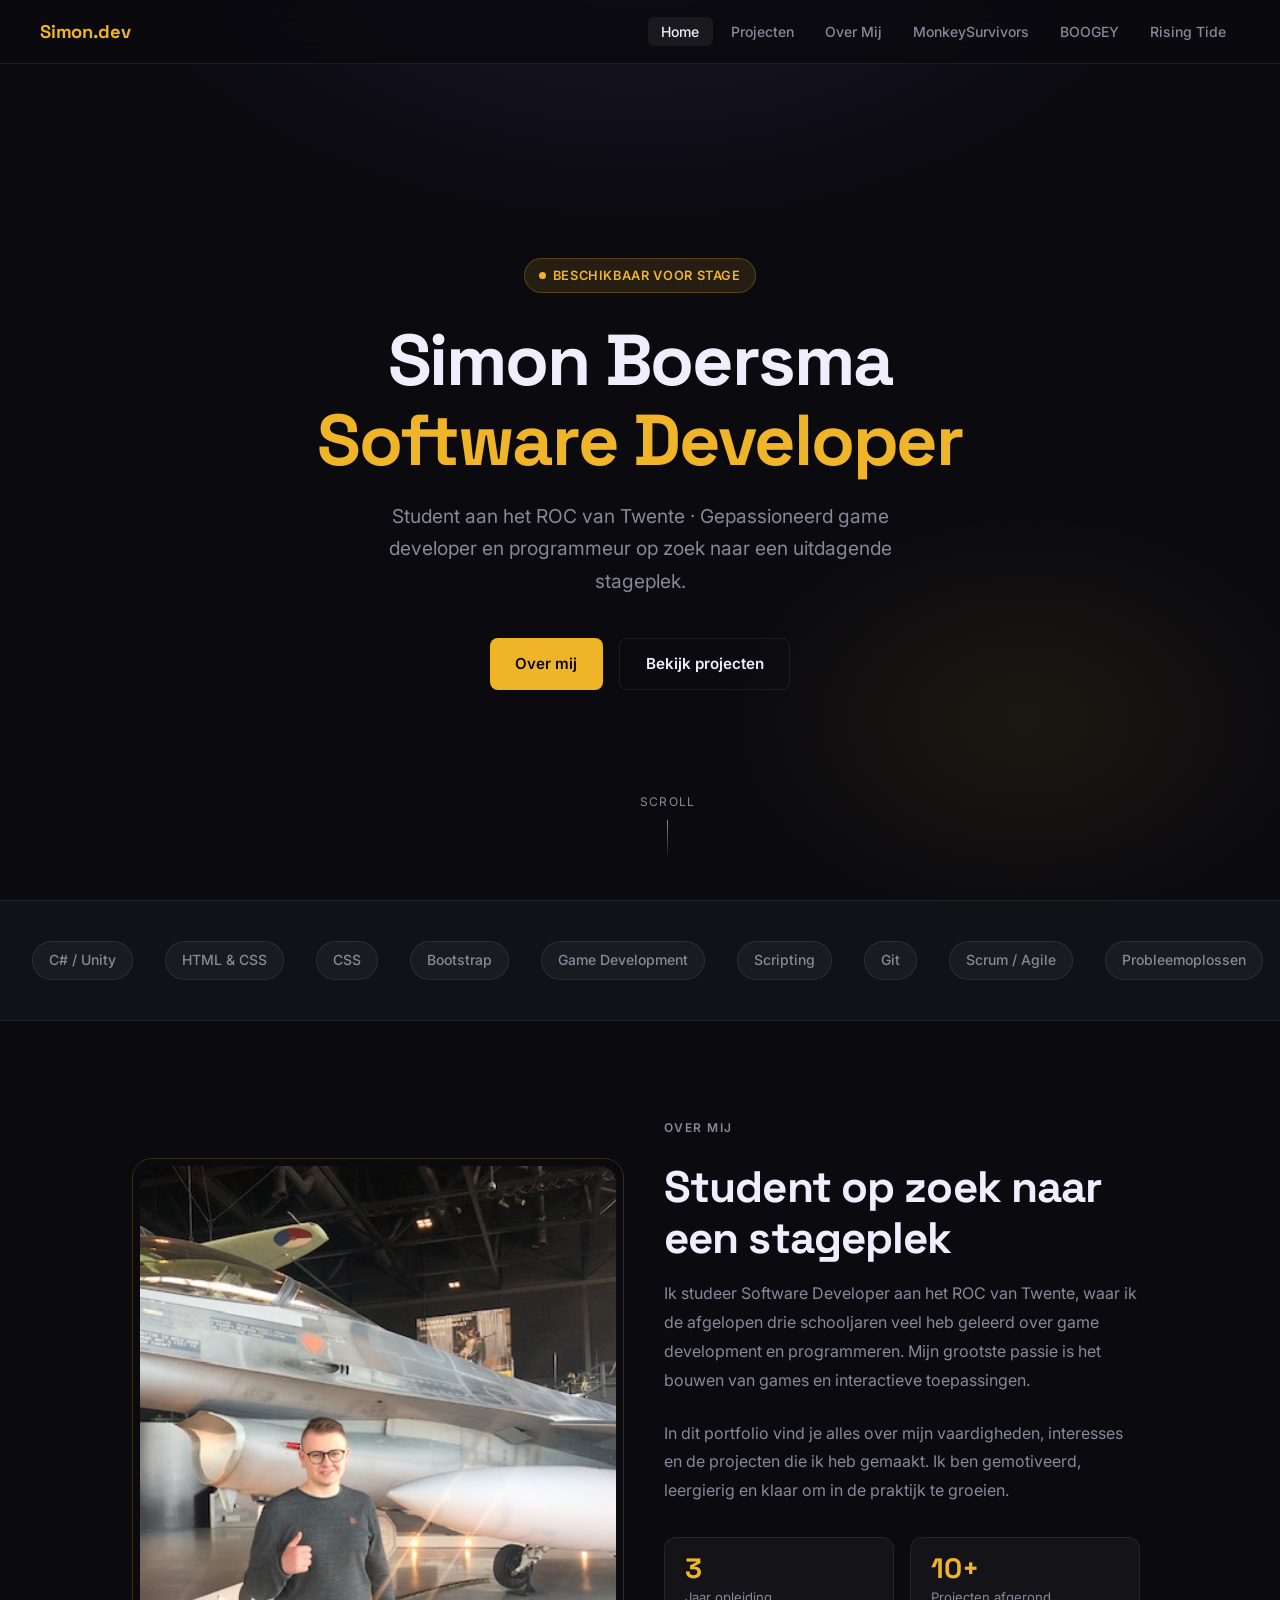
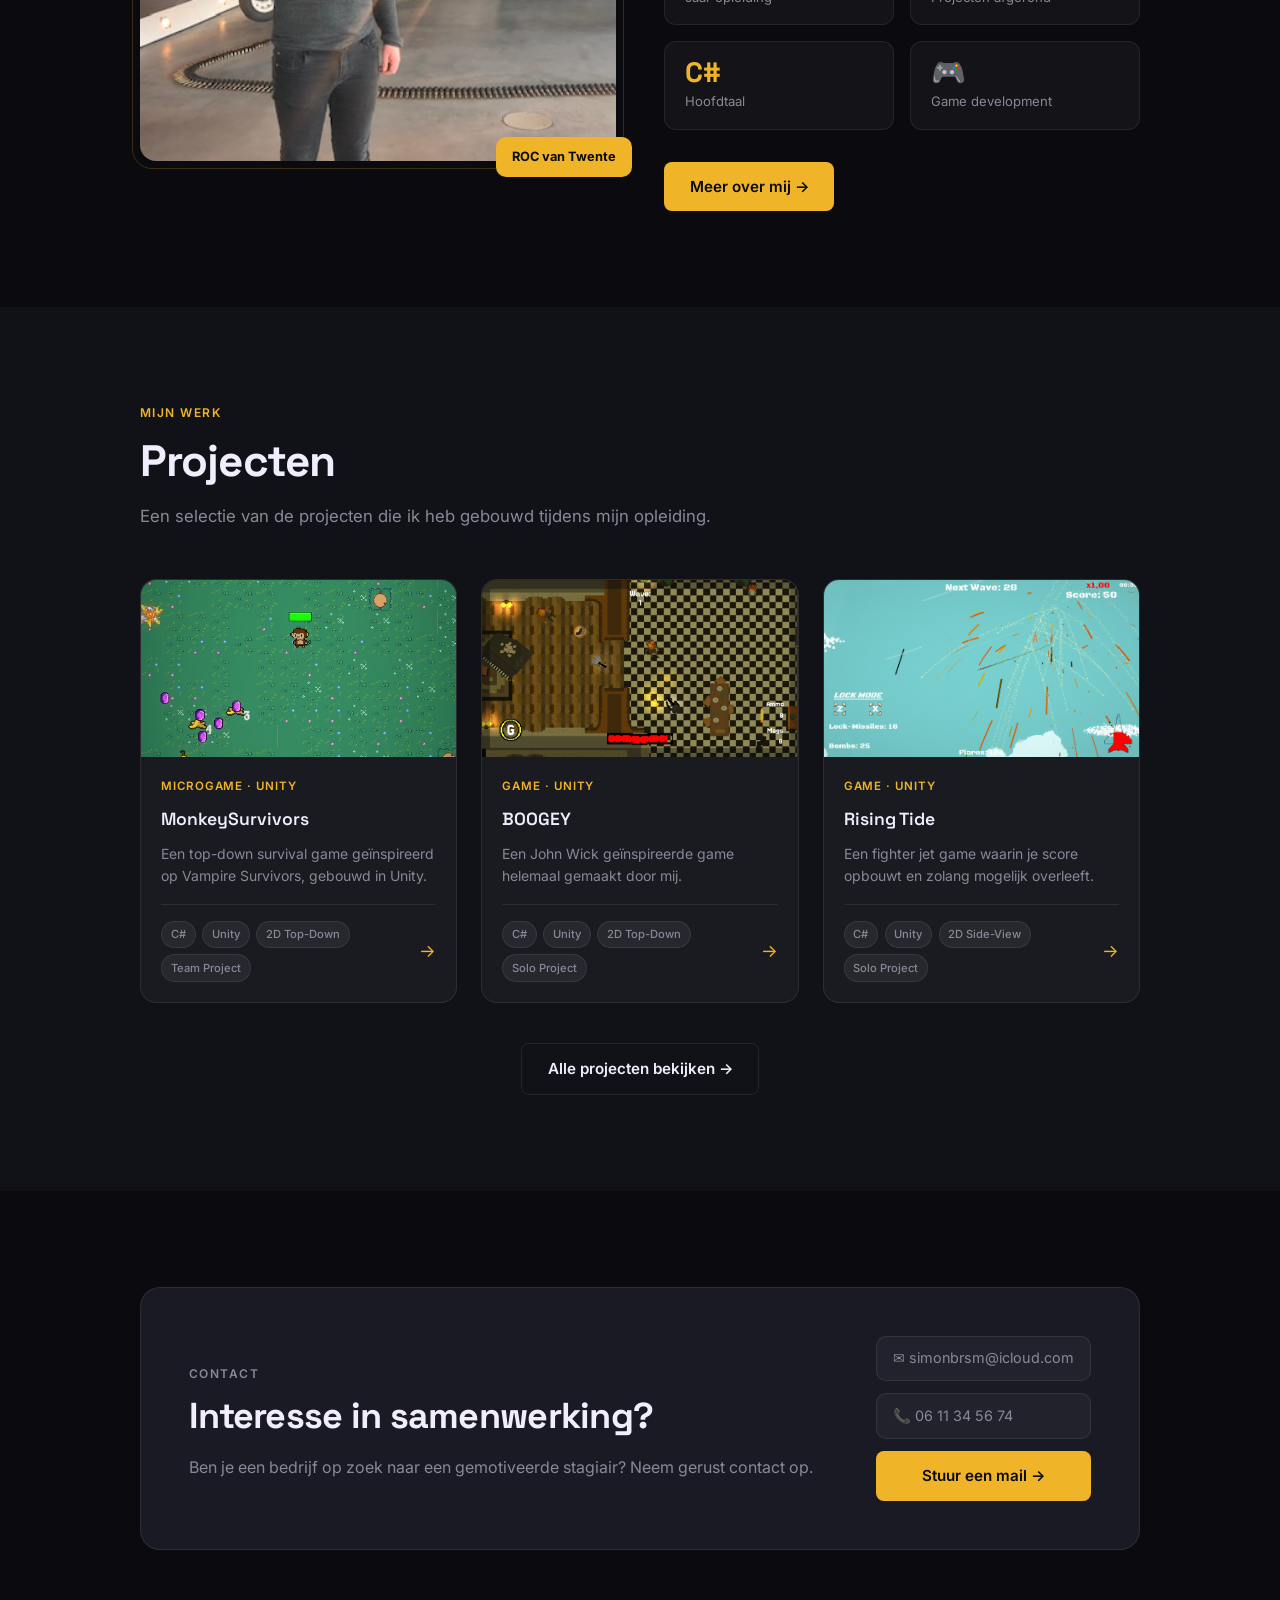
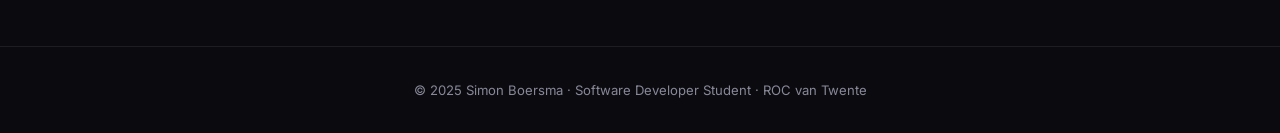
==== index.html @ a471dc18 "Hele portfolio website professioneler gemaakt" ====
<!DOCTYPE html>
<html lang="nl">
<head>
  <meta charset="UTF-8">
  <title>Portfolio Simon Boersma</title>
  <link rel="icon" href="Images/favicon.ico" type="image/x-icon">
  <meta name="viewport" content="width=device-width, initial-scale=1.0">
  <link href="https://fonts.googleapis.com/css2?family=Inter:wght@300;400;500;600;700&family=Space+Grotesk:wght@400;600;700&display=swap" rel="stylesheet">
  <link rel="stylesheet" href="style.css">
  <style>
    /* ── HOMEPAGE-ONLY STIJLEN ── */

    /* Hero */
    .hero {
      min-height: 100vh;
      display: flex;
      flex-direction: column;
      align-items: center;
      justify-content: center;
      text-align: center;
      padding: 7rem 2rem 4rem;
      position: relative;
      overflow: hidden;
    }
    .hero-bg {
      position: absolute;
      inset: 0;
      background:
        radial-gradient(ellipse 60% 50% at 50% -10%, rgba(124,92,191,0.18) 0%, transparent 70%),
        radial-gradient(ellipse 40% 40% at 80% 80%, rgba(240,180,41,0.08) 0%, transparent 60%);
      pointer-events: none;
    }
    .hero-badge {
      display: inline-flex;
      align-items: center;
      gap: 0.4rem;
      background: rgba(240,180,41,0.12);
      border: 1px solid rgba(240,180,41,0.25);
      color: var(--accent);
      font-size: 0.8rem;
      font-weight: 600;
      letter-spacing: 0.05em;
      text-transform: uppercase;
      padding: 0.35rem 0.9rem;
      border-radius: 100px;
      margin-bottom: 1.75rem;
      animation: fadeUp 0.6s ease both;
    }
    .hero-badge-dot {
      width: 7px; height: 7px;
      background: var(--accent);
      border-radius: 50%;
      animation: pulse 2s infinite;
    }
    h1.hero-title {
      font-family: 'Space Grotesk', sans-serif;
      font-size: clamp(2.5rem, 6vw, 4.5rem);
      font-weight: 700;
      line-height: 1.1;
      letter-spacing: -0.03em;
      margin-bottom: 1.25rem;
      animation: fadeUp 0.6s 0.1s ease both;
    }
    .hero-title .accent { color: var(--accent); }
    .hero-sub {
      font-size: clamp(1rem, 2vw, 1.2rem);
      color: var(--muted);
      max-width: 560px;
      margin: 0 auto 2.5rem;
      animation: fadeUp 0.6s 0.2s ease both;
    }
    .hero-cta {
      display: flex;
      gap: 1rem;
      justify-content: center;
      flex-wrap: wrap;
      animation: fadeUp 0.6s 0.3s ease both;
    }
    .hero-scroll {
      position: absolute;
      bottom: 2.5rem;
      left: 50%;
      transform: translateX(-50%);
      display: flex;
      flex-direction: column;
      align-items: center;
      gap: 0.5rem;
      color: var(--muted);
      font-size: 0.75rem;
      letter-spacing: 0.1em;
      text-transform: uppercase;
      animation: fadeUp 0.6s 0.5s ease both;
    }
    .scroll-line {
      width: 1px;
      height: 40px;
      background: linear-gradient(to bottom, var(--muted), transparent);
      animation: scrollLine 1.5s infinite;
    }

    /* About */
    .about-grid {
      display: grid;
      grid-template-columns: 1fr 1fr;
      gap: 3rem;
      align-items: center;
    }
    .about-photo-wrap { position: relative; }
    .about-photo {
      width: 100%;
      aspect-ratio: 4/5;
      object-fit: cover;
      border-radius: 16px;
      display: block;
      background: var(--bg3);
    }
    .about-photo-placeholder {
      width: 100%;
      aspect-ratio: 4/5;
      background: var(--bg3);
      border-radius: 16px;
      display: none;
      align-items: center;
      justify-content: center;
      font-size: 4rem;
    }
    .about-photo-frame {
      position: absolute;
      inset: -8px;
      border: 1px solid rgba(240,180,41,0.2);
      border-radius: 20px;
      pointer-events: none;
    }
    .about-photo-badge {
      position: absolute;
      bottom: -1rem;
      right: -1rem;
      background: var(--accent);
      color: #0a0a0f;
      font-weight: 700;
      font-size: 0.8rem;
      padding: 0.6rem 1rem;
      border-radius: 10px;
    }
    .about-text p { color: var(--muted); margin-bottom: 1.5rem; line-height: 1.8; }
    .about-stats {
      display: grid;
      grid-template-columns: 1fr 1fr;
      gap: 1rem;
      margin-top: 2rem;
    }

    /* Projects */
    .projects { background: var(--bg2); }
    .projects-grid {
      display: grid;
      grid-template-columns: repeat(auto-fit, minmax(280px, 1fr));
      gap: 1.5rem;
    }

    /* Contact */
    .contact-card {
      background: var(--bg3);
      border: 1px solid var(--border);
      border-radius: 20px;
      padding: 3rem;
      display: grid;
      grid-template-columns: 1fr auto;
      gap: 2rem;
      align-items: center;
    }
    .contact-info p { color: var(--muted); margin-top: 0.5rem; }
    .contact-actions { display: flex; flex-direction: column; gap: 0.75rem; }
    .contact-item {
      display: flex;
      align-items: center;
      gap: 0.6rem;
      font-size: 0.9rem;
      color: var(--muted);
      text-decoration: none;
      padding: 0.6rem 1rem;
      background: var(--card-bg);
      border: 1px solid var(--border);
      border-radius: 10px;
      transition: color 0.2s, border-color 0.2s;
      white-space: nowrap;
    }
    .contact-item:hover { color: var(--text); border-color: rgba(255,255,255,0.2); }

    @media (max-width: 700px) {
      .about-grid { grid-template-columns: 1fr; }
      .about-photo-wrap { max-width: 280px; margin: 0 auto; }
      .contact-card { grid-template-columns: 1fr; }
    }
  </style>
</head>
<body>

<!-- NAVBAR -->
<nav id="navbar">
  <a class="nav-logo" href="index.html">Simon.dev</a>
  <button class="hamburger" id="hamburger" aria-label="Menu openen">
    <span></span><span></span><span></span>
  </button>
  <ul class="nav-links" id="nav-links">
    <li><a href="index.html">Home</a></li>
    <li><a href="myprojects.html">Projecten</a></li>
    <li><a href="aboutme.html">Over Mij</a></li>
    <li><a href="MonkeySurvivors.html">MonkeySurvivors</a></li>
    <li><a href="Boogey.html">BOOGEY</a></li>
    <li><a href="Rising-Tide.html">Rising Tide</a></li>
  </ul>
</nav>

<!-- HERO -->
<section class="hero">
  <div class="hero-bg"></div>
  <div class="hero-badge">
    <span class="hero-badge-dot"></span>
    Beschikbaar voor stage
  </div>
  <h1 class="hero-title">
    Simon Boersma<br>
    <span class="accent">Software Developer</span>
  </h1>
  <p class="hero-sub">Student aan het ROC van Twente · Gepassioneerd game developer en programmeur op zoek naar een uitdagende stageplek.</p>
  <div class="hero-cta">
    <a class="btn btn-primary" href="aboutme.html">Over mij</a>
    <a class="btn btn-outline" href="myprojects.html">Bekijk projecten</a>
  </div>
  <div class="hero-scroll">
    <span>Scroll</span>
    <div class="scroll-line"></div>
  </div>
</section>

<!-- SKILLS MARQUEE -->
<div class="skills-strip">
  <div class="skills-track">
    <span class="skill-tag">C# / Unity</span>
    <span class="skill-tag">HTML &amp; CSS</span>
    <span class="skill-tag">CSS</span>
    <span class="skill-tag">Bootstrap</span>
    <span class="skill-tag">Game Development</span>
    <span class="skill-tag">Scripting</span>
    <span class="skill-tag">Git</span>
    <span class="skill-tag">Scrum / Agile</span>
    <span class="skill-tag">Probleemoplossen</span>
    <span class="skill-tag">Team player</span>
    <!-- duplicaat voor naadloze loop -->
    <span class="skill-tag">C# / Unity</span>
    <span class="skill-tag">HTML &amp; CSS</span>
    <span class="skill-tag">CSS</span>
    <span class="skill-tag">Bootstrap</span>
    <span class="skill-tag">Game Development</span>
    <span class="skill-tag">Scripting</span>
    <span class="skill-tag">Git</span>
    <span class="skill-tag">Scrum / Agile</span>
    <span class="skill-tag">Probleemoplossen</span>
    <span class="skill-tag">Team player</span>
  </div>
</div>

<!-- ABOUT -->
<section id="about">
  <div class="container">
    <div class="about-grid">
      <div class="about-photo-wrap reveal">
        <img src="Images/FotoOverMij.jpg" alt="Simon Boersma" class="about-photo"
             onerror="this.style.display='none';this.nextElementSibling.style.display='flex'">
        <div class="about-photo-placeholder">👨‍💻</div>
        <div class="about-photo-frame"></div>
        <div class="about-photo-badge">ROC van Twente</div>
      </div>
      <div class="about-text">
        <p class="section-label reveal">Over mij</p>
        <h2 class="section-title reveal reveal-delay-1">Student op zoek naar<br>een stageplek</h2>
        <p class="reveal reveal-delay-2">Ik studeer Software Developer aan het ROC van Twente, waar ik de afgelopen drie schooljaren veel heb geleerd over game development en programmeren. Mijn grootste passie is het bouwen van games en interactieve toepassingen.</p>
        <p class="reveal reveal-delay-3">In dit portfolio vind je alles over mijn vaardigheden, interesses en de projecten die ik heb gemaakt. Ik ben gemotiveerd, leergierig en klaar om in de praktijk te groeien.</p>
        <div class="about-stats reveal reveal-delay-3">
          <div class="stat-card">
            <div class="stat-number">3</div>
            <div class="stat-label">Jaar opleiding</div>
          </div>
          <div class="stat-card">
            <div class="stat-number">10+</div>
            <div class="stat-label">Projecten afgerond</div>
          </div>
          <div class="stat-card">
            <div class="stat-number">C#</div>
            <div class="stat-label">Hoofdtaal</div>
          </div>
          <div class="stat-card">
            <div class="stat-number">🎮</div>
            <div class="stat-label">Game development</div>
          </div>
        </div>
        <div style="margin-top:2rem;" class="reveal reveal-delay-3">
          <a class="btn btn-primary" href="aboutme.html">Meer over mij →</a>
        </div>
      </div>
    </div>
  </div>
</section>

<!-- PROJECTS -->
<section class="projects" id="projects">
  <div class="container">
    <p class="section-label reveal">Mijn werk</p>
    <h2 class="section-title reveal reveal-delay-1">Projecten</h2>
    <p class="section-body reveal reveal-delay-2">Een selectie van de projecten die ik heb gebouwd tijdens mijn opleiding.</p>
    <div class="projects-grid">
      <a class="project-card reveal" href="MonkeySurvivors.html">
        <img src="Images/MonkeyGame.jpg" alt="MonkeySurvivors" class="project-img">
        <div class="project-body">
          <div class="project-tag">MicroGame · Unity</div>
          <div class="project-title">MonkeySurvivors</div>
          <div class="project-desc">Een top-down survival game geïnspireerd op Vampire Survivors, gebouwd in Unity.</div>
          <div class="project-footer">
            <div class="project-chips">
              <span class="chip">C#</span>
              <span class="chip">Unity</span>
              <span class="chip">2D Top-Down</span>
              <span class="chip">Team Project</span>
            </div>
            <span class="project-arrow">→</span>
          </div>
        </div>
      </a>
      <a class="project-card reveal reveal-delay-1" href="Boogey.html">
        <img src="Images/BoogeyInGame.png" alt="Boogey" class="project-img">
        <div class="project-body">
          <div class="project-tag">Game · Unity</div>
          <div class="project-title">BOOGEY</div>
          <div class="project-desc">Een John Wick geïnspireerde game helemaal gemaakt door mij.</div>
          <div class="project-footer">
            <div class="project-chips">
              <span class="chip">C#</span>
              <span class="chip">Unity</span>
              <span class="chip">2D Top-Down</span>
              <span class="chip">Solo Project</span>
            </div>
            <span class="project-arrow">→</span>
          </div>
        </div>
      </a>
      <a class="project-card reveal reveal-delay-2" href="Rising-Tide.html">
        <img src="Images/RisingTideGameplay2.png" alt="Rising Tide" class="project-img">
        <div class="project-body">
          <div class="project-tag">Game · Unity</div>
          <div class="project-title">Rising Tide</div>
          <div class="project-desc">Een fighter jet game waarin je score opbouwt en zolang mogelijk overleeft.</div>
          <div class="project-footer">
            <div class="project-chips">
              <span class="chip">C#</span>
              <span class="chip">Unity</span>
              <span class="chip">2D Side-View</span>
              <span class="chip">Solo Project</span>
            </div>
            <span class="project-arrow">→</span>
          </div>
        </div>
      </a>
    </div>
    <div style="text-align:center;margin-top:2.5rem;" class="reveal">
      <a class="btn btn-outline" href="myprojects.html">Alle projecten bekijken →</a>
    </div>
  </div>
</section>

<!-- CONTACT -->
<section id="contact">
  <div class="container">
    <div class="contact-card reveal">
      <div class="contact-info">
        <p class="section-label">Contact</p>
        <h2 class="section-title" style="font-size:clamp(1.5rem,3vw,2.25rem);">Interesse in samenwerking?</h2>
        <p>Ben je een bedrijf op zoek naar een gemotiveerde stagiair? Neem gerust contact op.</p>
      </div>
      <div class="contact-actions">
        <a class="contact-item" href="mailto:simonbrsm@icloud.com">✉ simonbrsm@icloud.com</a>
        <a class="contact-item" href="tel:0611345674">📞 06 11 34 56 74</a>
        <a class="btn btn-primary" href="mailto:simonbrsm@icloud.com" style="justify-content:center;">Stuur een mail →</a>
      </div>
    </div>
  </div>
</section>

<!-- FOOTER -->
<footer>
  <p>© 2025 Simon Boersma · Software Developer Student · ROC van Twente</p>
</footer>

<script src="main.js" defer></script>
</body>
</html>
---- style.css ----
*, *::before, *::after { box-sizing: border-box; margin: 0; padding: 0; }

:root {
  --bg: #0a0a0f;
  --bg2: #111118;
  --bg3: #1a1a24;
  --accent: #f0b429;
  --accent2: #7c5cbf;
  --text: #f0eefc;
  --muted: #888899;
  --border: rgba(255,255,255,0.08);
  --card-bg: rgba(255,255,255,0.04);
}

html { scroll-behavior: smooth; }

body {
  background: var(--bg);
  color: var(--text);
  font-family: 'Inter', sans-serif;
  font-size: 16px;
  line-height: 1.7;
  overflow-x: hidden;
}

/* ── NAVBAR ── */
nav {
  position: fixed;
  top: 0; left: 0; right: 0;
  z-index: 100;
  display: flex;
  align-items: center;
  justify-content: space-between;
  padding: 1rem 2.5rem;
  background: rgba(10,10,15,0.85);
  backdrop-filter: blur(12px);
  border-bottom: 1px solid var(--border);
  transition: padding 0.3s;
}
nav.scrolled { padding: 0.6rem 2.5rem; }
.nav-logo {
  font-family: 'Space Grotesk', sans-serif;
  font-size: 1.15rem;
  font-weight: 700;
  color: var(--accent);
  text-decoration: none;
  letter-spacing: -0.01em;
}
.nav-links {
  display: flex;
  gap: 0.25rem;
  list-style: none;
}
.nav-links a {
  color: var(--muted);
  text-decoration: none;
  font-size: 0.875rem;
  font-weight: 500;
  padding: 0.4rem 0.85rem;
  border-radius: 6px;
  transition: color 0.2s, background 0.2s;
}
.nav-links a:hover, .nav-links a.active {
  color: var(--text);
  background: rgba(255,255,255,0.06);
}
.hamburger {
  display: none;
  flex-direction: column;
  gap: 5px;
  cursor: pointer;
  background: none;
  border: none;
  padding: 4px;
}
.hamburger span {
  display: block;
  width: 22px;
  height: 2px;
  background: var(--text);
  border-radius: 2px;
  transition: 0.3s;
}

/* ── BUTTONS ── */
.btn {
  display: inline-flex;
  align-items: center;
  gap: 0.4rem;
  padding: 0.75rem 1.6rem;
  border-radius: 8px;
  font-size: 0.95rem;
  font-weight: 600;
  text-decoration: none;
  transition: transform 0.15s, box-shadow 0.15s, background 0.2s;
  cursor: pointer;
  border: none;
  font-family: 'Inter', sans-serif;
}
.btn:hover { transform: translateY(-2px); }
.btn-primary {
  background: var(--accent);
  color: #0a0a0f;
}
.btn-primary:hover { box-shadow: 0 8px 24px rgba(240,180,41,0.3); }
.btn-outline {
  background: transparent;
  color: var(--text);
  border: 1px solid var(--border);
}
.btn-outline:hover { background: var(--card-bg); border-color: rgba(255,255,255,0.2); }

/* ── SECTION SHARED ── */
section { padding: 6rem 2rem; }
.container { max-width: 1000px; margin: 0 auto; }
.section-label {
  font-size: 0.75rem;
  font-weight: 600;
  letter-spacing: 0.12em;
  text-transform: uppercase;
  color: var(--accent);
  margin-bottom: 0.75rem;
}
.section-title {
  font-family: 'Space Grotesk', sans-serif;
  font-size: clamp(1.75rem, 4vw, 2.75rem);
  font-weight: 700;
  letter-spacing: -0.02em;
  line-height: 1.15;
  margin-bottom: 1rem;
}
.section-body {
  color: var(--muted);
  font-size: 1.05rem;
  max-width: 580px;
  margin-bottom: 3rem;
}

/* ── SKILLS STRIP ── */
.skills-strip {
  padding: 2.5rem 2rem;
  background: var(--bg2);
  border-top: 1px solid var(--border);
  border-bottom: 1px solid var(--border);
  overflow: hidden;
}
.skills-track {
  display: flex;
  gap: 2rem;
  animation: marquee 18s linear infinite;
  width: max-content;
}
.skills-strip:hover .skills-track { animation-play-state: paused; }
.skill-tag {
  white-space: nowrap;
  font-size: 0.875rem;
  font-weight: 500;
  color: var(--muted);
  padding: 0.4rem 1rem;
  background: var(--card-bg);
  border: 1px solid var(--border);
  border-radius: 100px;
  transition: color 0.2s, border-color 0.2s;
}
.skill-tag:hover { color: var(--text); border-color: rgba(255,255,255,0.25); }

/* ── PROJECT CARDS ── */
.project-card {
  background: var(--card-bg);
  border: 1px solid var(--border);
  border-radius: 16px;
  overflow: hidden;
  transition: transform 0.2s, border-color 0.2s, box-shadow 0.2s;
  text-decoration: none;
  color: inherit;
  display: flex;
  flex-direction: column;
}
.project-card:hover {
  transform: translateY(-4px);
  border-color: rgba(240,180,41,0.3);
  box-shadow: 0 16px 40px rgba(0,0,0,0.3);
}
.project-img {
  width: 100%;
  aspect-ratio: 16/9;
  object-fit: cover;
  background: var(--bg3);
  display: block;
}
.project-img-placeholder {
  width: 100%;
  aspect-ratio: 16/9;
  background: linear-gradient(135deg, var(--bg3), var(--bg2));
  display: flex;
  align-items: center;
  justify-content: center;
  font-size: 2.5rem;
}
.project-body { padding: 1.25rem; flex: 1; display: flex; flex-direction: column; }
.project-tag {
  font-size: 0.72rem;
  font-weight: 600;
  letter-spacing: 0.08em;
  text-transform: uppercase;
  color: var(--accent);
  margin-bottom: 0.5rem;
}
.project-title {
  font-family: 'Space Grotesk', sans-serif;
  font-size: 1.1rem;
  font-weight: 600;
  margin-bottom: 0.5rem;
}
.project-desc { font-size: 0.875rem; color: var(--muted); line-height: 1.6; flex: 1; }
.project-footer {
  display: flex;
  align-items: center;
  justify-content: space-between;
  margin-top: 1rem;
  padding-top: 1rem;
  border-top: 1px solid var(--border);
}
.project-chips { display: flex; gap: 0.4rem; flex-wrap: wrap; }
.chip {
  font-size: 0.7rem;
  font-weight: 500;
  padding: 0.2rem 0.55rem;
  background: rgba(255,255,255,0.06);
  border: 1px solid var(--border);
  border-radius: 100px;
  color: var(--muted);
}
.project-arrow { color: var(--accent); font-size: 1.1rem; }

/* ── STAT CARDS ── */
.stat-card {
  background: var(--card-bg);
  border: 1px solid var(--border);
  border-radius: 12px;
  padding: 1rem 1.25rem;
}
.stat-number {
  font-family: 'Space Grotesk', sans-serif;
  font-size: 1.75rem;
  font-weight: 700;
  color: var(--accent);
  line-height: 1;
  margin-bottom: 0.25rem;
}
.stat-label { font-size: 0.82rem; color: var(--muted); }

/* ── FOOTER ── */
footer {
  padding: 2rem;
  text-align: center;
  border-top: 1px solid var(--border);
  color: var(--muted);
  font-size: 0.82rem;
}

/* ── ANIMATIONS ── */
@keyframes fadeUp {
  from { opacity: 0; transform: translateY(20px); }
  to { opacity: 1; transform: translateY(0); }
}
@keyframes marquee {
  from { transform: translateX(0); }
  to { transform: translateX(-50%); }
}
@keyframes scrollLine {
  0% { transform: scaleY(0); transform-origin: top; }
  50% { transform: scaleY(1); transform-origin: top; }
  51% { transform: scaleY(1); transform-origin: bottom; }
  100% { transform: scaleY(0); transform-origin: bottom; }
}
@keyframes pulse {
  0%, 100% { opacity: 1; transform: scale(1); }
  50% { opacity: 0.5; transform: scale(0.75); }
}
.reveal {
  opacity: 0;
  transform: translateY(28px);
  transition: opacity 0.7s ease, transform 0.7s ease;
}
.reveal.visible { opacity: 1; transform: none; }
.reveal-delay-1 { transition-delay: 0.1s; }
.reveal-delay-2 { transition-delay: 0.2s; }
.reveal-delay-3 { transition-delay: 0.3s; }

/* ── MOBILE ── */
@media (max-width: 700px) {
  nav { padding: 0.9rem 1.25rem; }
  .nav-links {
    display: none;
    flex-direction: column;
    position: absolute;
    top: 100%; left: 0; right: 0;
    background: var(--bg);
    border-bottom: 1px solid var(--border);
    padding: 1rem;
    gap: 0.15rem;
  }
  .nav-links.open { display: flex; }
  .hamburger { display: flex; }
  section { padding: 4rem 1.25rem; }
}
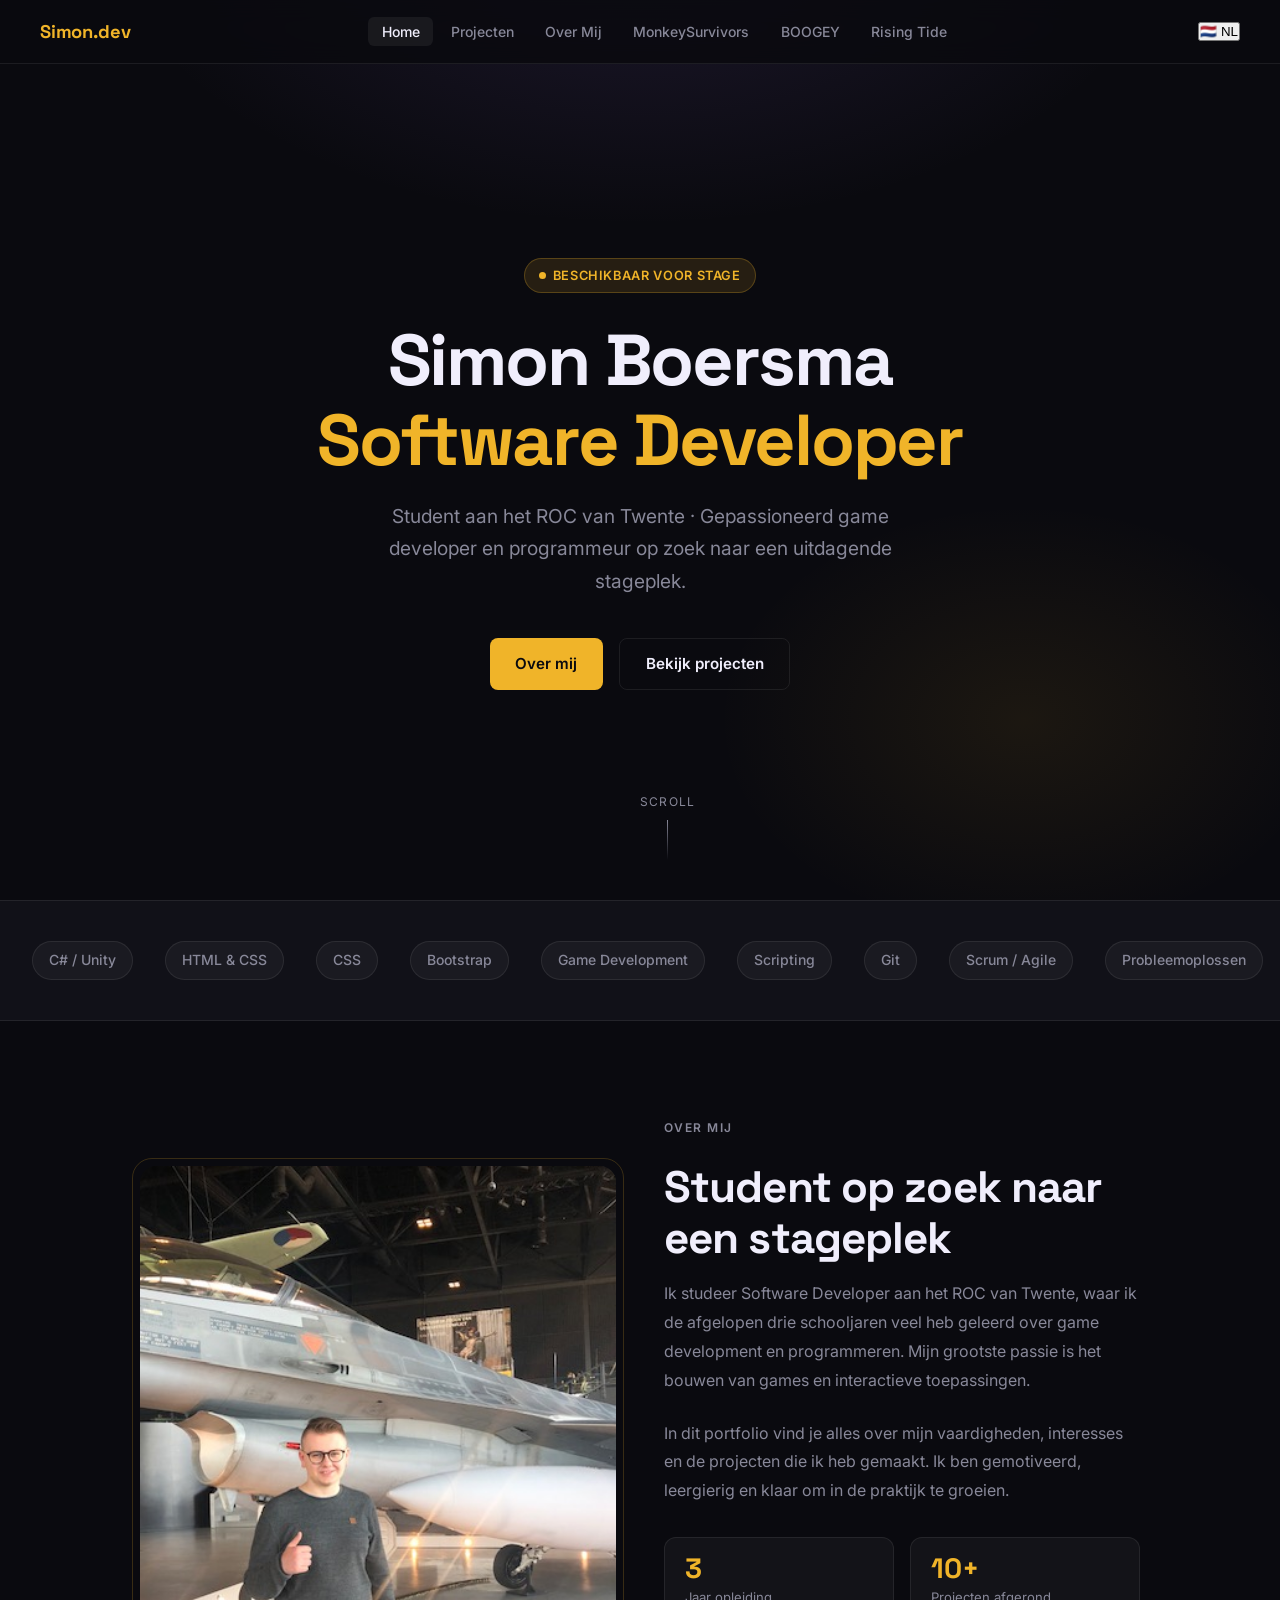
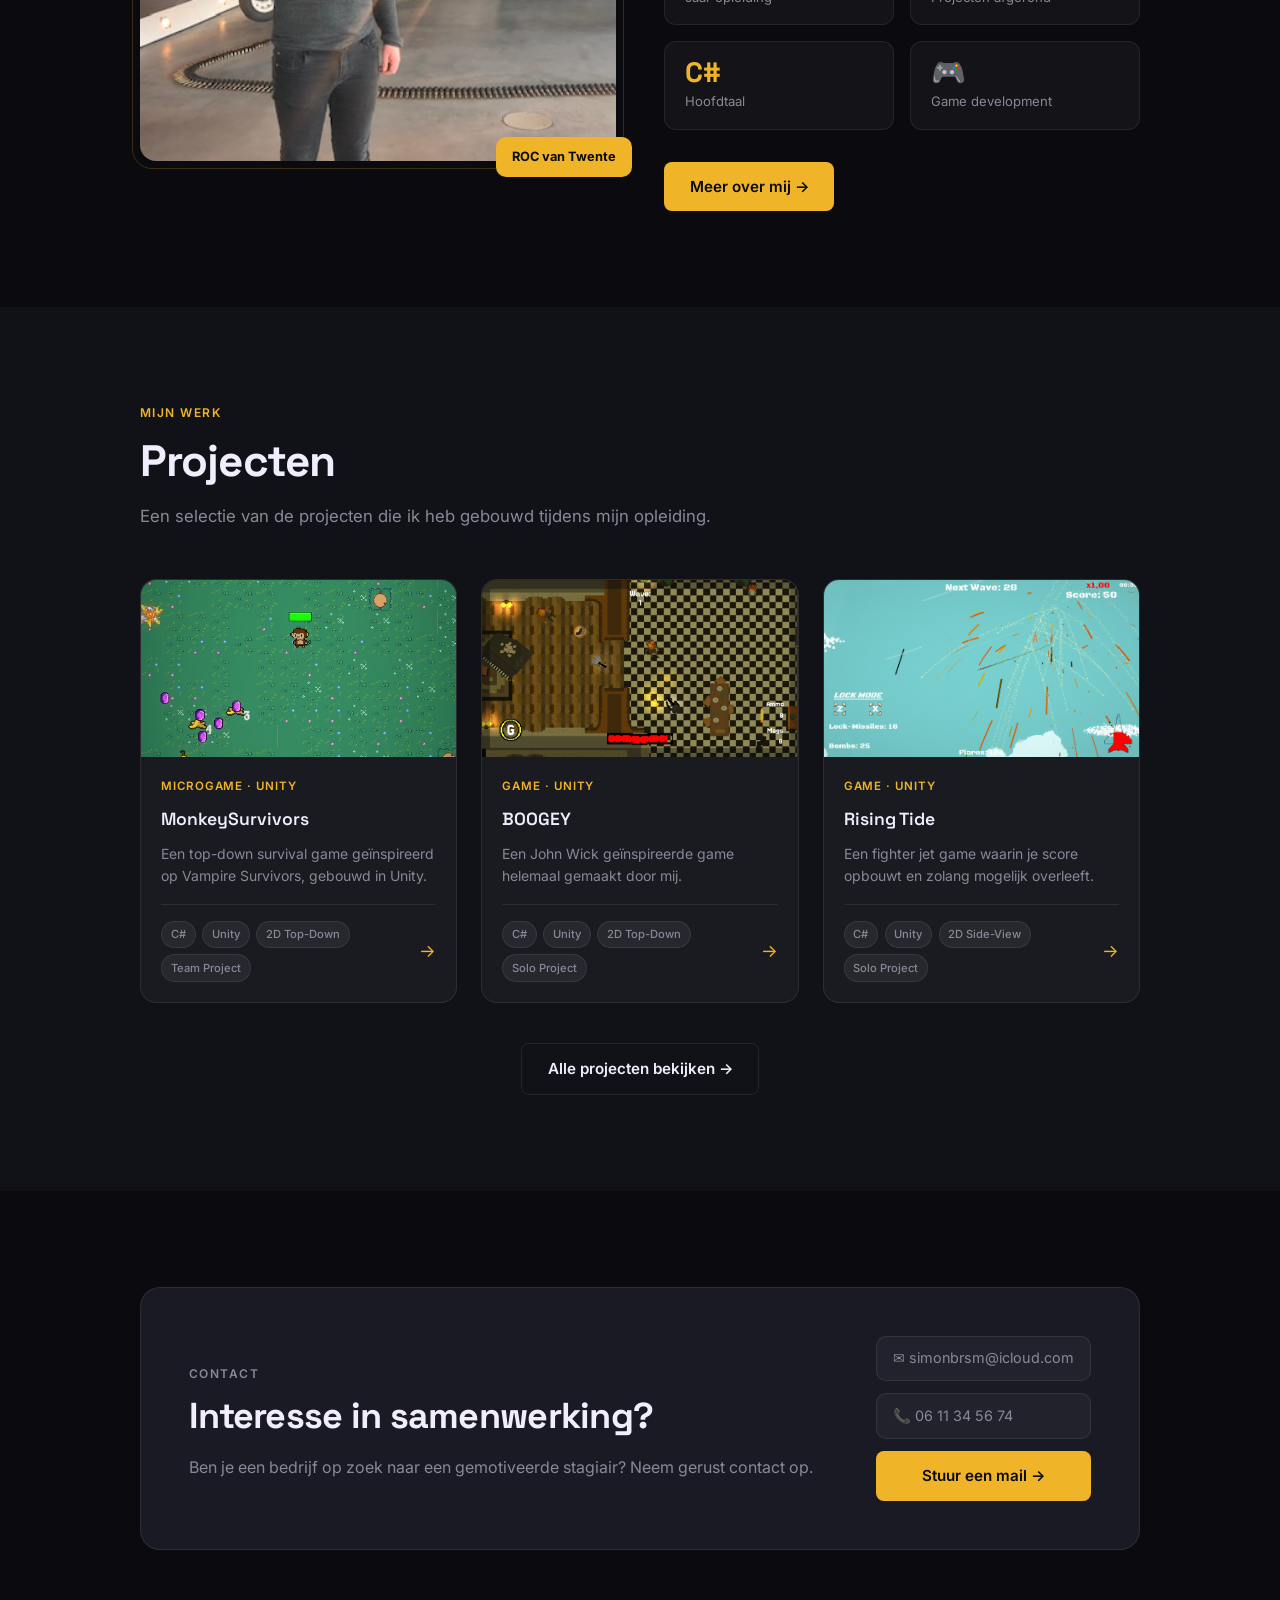
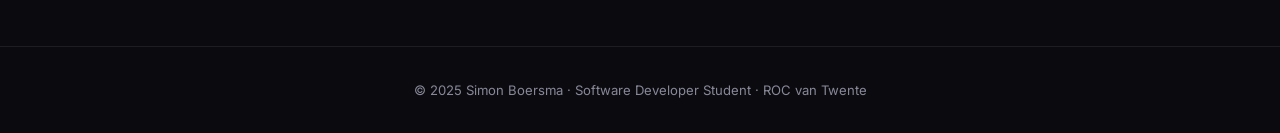
==== commit 3ad9d645: "NL <> ENG" ====
--- a/index.html
+++ b/index.html
@@ -1,4 +1,5 @@
 <!DOCTYPE html>
+
 <html lang="nl">
 <head>
   <meta charset="UTF-8">
@@ -10,231 +11,253 @@
   <style>
     /* ── HOMEPAGE-ONLY STIJLEN ── */
 
-    /* Hero */
-    .hero {
-      min-height: 100vh;
-      display: flex;
-      flex-direction: column;
-      align-items: center;
-      justify-content: center;
-      text-align: center;
-      padding: 7rem 2rem 4rem;
-      position: relative;
-      overflow: hidden;
-    }
-    .hero-bg {
-      position: absolute;
-      inset: 0;
-      background:
-        radial-gradient(ellipse 60% 50% at 50% -10%, rgba(124,92,191,0.18) 0%, transparent 70%),
-        radial-gradient(ellipse 40% 40% at 80% 80%, rgba(240,180,41,0.08) 0%, transparent 60%);
-      pointer-events: none;
-    }
-    .hero-badge {
-      display: inline-flex;
-      align-items: center;
-      gap: 0.4rem;
-      background: rgba(240,180,41,0.12);
-      border: 1px solid rgba(240,180,41,0.25);
-      color: var(--accent);
-      font-size: 0.8rem;
-      font-weight: 600;
-      letter-spacing: 0.05em;
-      text-transform: uppercase;
-      padding: 0.35rem 0.9rem;
-      border-radius: 100px;
-      margin-bottom: 1.75rem;
-      animation: fadeUp 0.6s ease both;
-    }
-    .hero-badge-dot {
-      width: 7px; height: 7px;
-      background: var(--accent);
-      border-radius: 50%;
-      animation: pulse 2s infinite;
-    }
-    h1.hero-title {
-      font-family: 'Space Grotesk', sans-serif;
-      font-size: clamp(2.5rem, 6vw, 4.5rem);
-      font-weight: 700;
-      line-height: 1.1;
-      letter-spacing: -0.03em;
-      margin-bottom: 1.25rem;
-      animation: fadeUp 0.6s 0.1s ease both;
-    }
-    .hero-title .accent { color: var(--accent); }
-    .hero-sub {
-      font-size: clamp(1rem, 2vw, 1.2rem);
-      color: var(--muted);
-      max-width: 560px;
-      margin: 0 auto 2.5rem;
-      animation: fadeUp 0.6s 0.2s ease both;
-    }
-    .hero-cta {
-      display: flex;
-      gap: 1rem;
-      justify-content: center;
-      flex-wrap: wrap;
-      animation: fadeUp 0.6s 0.3s ease both;
-    }
-    .hero-scroll {
-      position: absolute;
-      bottom: 2.5rem;
-      left: 50%;
-      transform: translateX(-50%);
-      display: flex;
-      flex-direction: column;
-      align-items: center;
-      gap: 0.5rem;
-      color: var(--muted);
-      font-size: 0.75rem;
-      letter-spacing: 0.1em;
-      text-transform: uppercase;
-      animation: fadeUp 0.6s 0.5s ease both;
-    }
-    .scroll-line {
-      width: 1px;
-      height: 40px;
-      background: linear-gradient(to bottom, var(--muted), transparent);
-      animation: scrollLine 1.5s infinite;
-    }
-
-    /* About */
-    .about-grid {
-      display: grid;
-      grid-template-columns: 1fr 1fr;
-      gap: 3rem;
-      align-items: center;
-    }
-    .about-photo-wrap { position: relative; }
-    .about-photo {
-      width: 100%;
-      aspect-ratio: 4/5;
-      object-fit: cover;
-      border-radius: 16px;
-      display: block;
-      background: var(--bg3);
-    }
-    .about-photo-placeholder {
-      width: 100%;
-      aspect-ratio: 4/5;
-      background: var(--bg3);
-      border-radius: 16px;
-      display: none;
-      align-items: center;
-      justify-content: center;
-      font-size: 4rem;
-    }
-    .about-photo-frame {
-      position: absolute;
-      inset: -8px;
-      border: 1px solid rgba(240,180,41,0.2);
-      border-radius: 20px;
-      pointer-events: none;
-    }
-    .about-photo-badge {
-      position: absolute;
-      bottom: -1rem;
-      right: -1rem;
-      background: var(--accent);
-      color: #0a0a0f;
-      font-weight: 700;
-      font-size: 0.8rem;
-      padding: 0.6rem 1rem;
-      border-radius: 10px;
-    }
-    .about-text p { color: var(--muted); margin-bottom: 1.5rem; line-height: 1.8; }
-    .about-stats {
-      display: grid;
-      grid-template-columns: 1fr 1fr;
-      gap: 1rem;
-      margin-top: 2rem;
-    }
-
-    /* Projects */
-    .projects { background: var(--bg2); }
-    .projects-grid {
-      display: grid;
-      grid-template-columns: repeat(auto-fit, minmax(280px, 1fr));
-      gap: 1.5rem;
-    }
-
-    /* Contact */
-    .contact-card {
-      background: var(--bg3);
-      border: 1px solid var(--border);
-      border-radius: 20px;
-      padding: 3rem;
-      display: grid;
-      grid-template-columns: 1fr auto;
-      gap: 2rem;
-      align-items: center;
-    }
-    .contact-info p { color: var(--muted); margin-top: 0.5rem; }
-    .contact-actions { display: flex; flex-direction: column; gap: 0.75rem; }
-    .contact-item {
-      display: flex;
-      align-items: center;
-      gap: 0.6rem;
-      font-size: 0.9rem;
-      color: var(--muted);
-      text-decoration: none;
-      padding: 0.6rem 1rem;
-      background: var(--card-bg);
-      border: 1px solid var(--border);
-      border-radius: 10px;
-      transition: color 0.2s, border-color 0.2s;
-      white-space: nowrap;
-    }
-    .contact-item:hover { color: var(--text); border-color: rgba(255,255,255,0.2); }
-
-    @media (max-width: 700px) {
-      .about-grid { grid-template-columns: 1fr; }
-      .about-photo-wrap { max-width: 280px; margin: 0 auto; }
-      .contact-card { grid-template-columns: 1fr; }
-    }
+/* Hero */
+.hero {
+  min-height: 100vh;
+  display: flex;
+  flex-direction: column;
+  align-items: center;
+  justify-content: center;
+  text-align: center;
+  padding: 7rem 2rem 4rem;
+  position: relative;
+  overflow: hidden;
+}
+.hero-bg {
+  position: absolute;
+  inset: 0;
+  background:
+    radial-gradient(ellipse 60% 50% at 50% -10%, rgba(124,92,191,0.18) 0%, transparent 70%),
+    radial-gradient(ellipse 40% 40% at 80% 80%, rgba(240,180,41,0.08) 0%, transparent 60%);
+  pointer-events: none;
+}
+.hero-badge {
+  display: inline-flex;
+  align-items: center;
+  gap: 0.4rem;
+  background: rgba(240,180,41,0.12);
+  border: 1px solid rgba(240,180,41,0.25);
+  color: var(--accent);
+  font-size: 0.8rem;
+  font-weight: 600;
+  letter-spacing: 0.05em;
+  text-transform: uppercase;
+  padding: 0.35rem 0.9rem;
+  border-radius: 100px;
+  margin-bottom: 1.75rem;
+  animation: fadeUp 0.6s ease both;
+}
+.hero-badge-dot {
+  width: 7px; height: 7px;
+  background: var(--accent);
+  border-radius: 50%;
+  animation: pulse 2s infinite;
+}
+h1.hero-title {
+  font-family: 'Space Grotesk', sans-serif;
+  font-size: clamp(2.5rem, 6vw, 4.5rem);
+  font-weight: 700;
+  line-height: 1.1;
+  letter-spacing: -0.03em;
+  margin-bottom: 1.25rem;
+  animation: fadeUp 0.6s 0.1s ease both;
+}
+.hero-title .accent { color: var(--accent); }
+.hero-sub {
+  font-size: clamp(1rem, 2vw, 1.2rem);
+  color: var(--muted);
+  max-width: 560px;
+  margin: 0 auto 2.5rem;
+  animation: fadeUp 0.6s 0.2s ease both;
+}
+.hero-cta {
+  display: flex;
+  gap: 1rem;
+  justify-content: center;
+  flex-wrap: wrap;
+  animation: fadeUp 0.6s 0.3s ease both;
+}
+.hero-scroll {
+  position: absolute;
+  bottom: 2.5rem;
+  left: 50%;
+  transform: translateX(-50%);
+  display: flex;
+  flex-direction: column;
+  align-items: center;
+  gap: 0.5rem;
+  color: var(--muted);
+  font-size: 0.75rem;
+  letter-spacing: 0.1em;
+  text-transform: uppercase;
+  animation: fadeUp 0.6s 0.5s ease both;
+}
+.scroll-line {
+  width: 1px;
+  height: 40px;
+  background: linear-gradient(to bottom, var(--muted), transparent);
+  animation: scrollLine 1.5s infinite;
+}
+
+/* About */
+.about-grid {
+  display: grid;
+  grid-template-columns: 1fr 1fr;
+  gap: 3rem;
+  align-items: center;
+}
+.about-photo-wrap { position: relative; }
+.about-photo {
+  width: 100%;
+  aspect-ratio: 4/5;
+  object-fit: cover;
+  border-radius: 16px;
+  display: block;
+  background: var(--bg3);
+}
+.about-photo-placeholder {
+  width: 100%;
+  aspect-ratio: 4/5;
+  background: var(--bg3);
+  border-radius: 16px;
+  display: none;
+  align-items: center;
+  justify-content: center;
+  font-size: 4rem;
+}
+.about-photo-frame {
+  position: absolute;
+  inset: -8px;
+  border: 1px solid rgba(240,180,41,0.2);
+  border-radius: 20px;
+  pointer-events: none;
+}
+.about-photo-badge {
+  position: absolute;
+  bottom: -1rem;
+  right: -1rem;
+  background: var(--accent);
+  color: #0a0a0f;
+  font-weight: 700;
+  font-size: 0.8rem;
+  padding: 0.6rem 1rem;
+  border-radius: 10px;
+}
+.about-text p { color: var(--muted); margin-bottom: 1.5rem; line-height: 1.8; }
+.about-stats {
+  display: grid;
+  grid-template-columns: 1fr 1fr;
+  gap: 1rem;
+  margin-top: 2rem;
+}
+
+/* Projects */
+.projects { background: var(--bg2); }
+.projects-grid {
+  display: grid;
+  grid-template-columns: repeat(auto-fit, minmax(280px, 1fr));
+  gap: 1.5rem;
+}
+
+/* Contact */
+.contact-card {
+  background: var(--bg3);
+  border: 1px solid var(--border);
+  border-radius: 20px;
+  padding: 3rem;
+  display: grid;
+  grid-template-columns: 1fr auto;
+  gap: 2rem;
+  align-items: center;
+}
+.contact-info p { color: var(--muted); margin-top: 0.5rem; }
+.contact-actions { display: flex; flex-direction: column; gap: 0.75rem; }
+.contact-item {
+  display: flex;
+  align-items: center;
+  gap: 0.6rem;
+  font-size: 0.9rem;
+  color: var(--muted);
+  text-decoration: none;
+  padding: 0.6rem 1rem;
+  background: var(--card-bg);
+  border: 1px solid var(--border);
+  border-radius: 10px;
+  transition: color 0.2s, border-color 0.2s;
+  white-space: nowrap;
+}
+.contact-item:hover { color: var(--text); border-color: rgba(255,255,255,0.2); }
+
+@media (max-width: 700px) {
+  .about-grid { grid-template-columns: 1fr; }
+  .about-photo-wrap { max-width: 280px; margin: 0 auto; }
+  .contact-card { grid-template-columns: 1fr; }
+}
+
   </style>
 </head>
 <body>
 
 <!-- NAVBAR -->
+
 <nav id="navbar">
   <a class="nav-logo" href="index.html">Simon.dev</a>
   <button class="hamburger" id="hamburger" aria-label="Menu openen">
     <span></span><span></span><span></span>
   </button>
   <ul class="nav-links" id="nav-links">
-    <li><a href="index.html">Home</a></li>
-    <li><a href="myprojects.html">Projecten</a></li>
-    <li><a href="aboutme.html">Over Mij</a></li>
-    <li><a href="MonkeySurvivors.html">MonkeySurvivors</a></li>
-    <li><a href="Boogey.html">BOOGEY</a></li>
-    <li><a href="Rising-Tide.html">Rising Tide</a></li>
+    <li><a href="index.html" data-nl="Home" data-en="Home">Home</a></li>
+    <li><a href="myprojects.html" data-nl="Projecten" data-en="Projects">Projecten</a></li>
+    <li><a href="aboutme.html" data-nl="Over Mij" data-en="About Me">Over Mij</a></li>
+    <li><a href="MonkeySurvivors.html" data-nl="MonkeySurvivors" data-en="MonkeySurvivors">MonkeySurvivors</a></li>
+    <li><a href="Boogey.html" data-nl="BOOGEY" data-en="BOOGEY">BOOGEY</a></li>
+    <li><a href="Rising-Tide.html" data-nl="Rising Tide" data-en="Rising Tide">Rising Tide</a></li>
   </ul>
+
+  <button id="language-toggle" class="language-toggle" type="button">
+  🇳🇱 NL
+</button>
 </nav>
 
 <!-- HERO -->
+
 <section class="hero">
   <div class="hero-bg"></div>
   <div class="hero-badge">
     <span class="hero-badge-dot"></span>
-    Beschikbaar voor stage
+    <span data-nl="Beschikbaar voor stage" data-en="Available for internship">Beschikbaar voor stage</span>
   </div>
   <h1 class="hero-title">
     Simon Boersma<br>
     <span class="accent">Software Developer</span>
   </h1>
-  <p class="hero-sub">Student aan het ROC van Twente · Gepassioneerd game developer en programmeur op zoek naar een uitdagende stageplek.</p>
+  <p class="hero-sub"
+     data-nl="Student aan het ROC van Twente · Gepassioneerd game developer en programmeur op zoek naar een uitdagende stageplek."
+     data-en="Software Development student at ROC van Twente · Passionate game developer and programmer looking for a challenging internship.">
+    Student aan het ROC van Twente · Gepassioneerd game developer en programmeur op zoek naar een uitdagende stageplek.
+  </p>
   <div class="hero-cta">
-    <a class="btn btn-primary" href="aboutme.html">Over mij</a>
-    <a class="btn btn-outline" href="myprojects.html">Bekijk projecten</a>
+    <a class="btn btn-primary"
+       href="aboutme.html"
+       data-nl="Over mij"
+       data-en="About me">
+      Over mij
+    </a>
+    <a class="btn btn-outline"
+       href="myprojects.html"
+       data-nl="Bekijk projecten"
+       data-en="View projects">
+      Bekijk projecten
+    </a>
   </div>
   <div class="hero-scroll">
-    <span>Scroll</span>
+    <span data-nl="Scroll" data-en="Scroll">Scroll</span>
     <div class="scroll-line"></div>
   </div>
 </section>
 
 <!-- SKILLS MARQUEE -->
+
 <div class="skills-strip">
   <div class="skills-track">
     <span class="skill-tag">C# / Unity</span>
@@ -245,23 +268,26 @@
     <span class="skill-tag">Scripting</span>
     <span class="skill-tag">Git</span>
     <span class="skill-tag">Scrum / Agile</span>
-    <span class="skill-tag">Probleemoplossen</span>
+    <span class="skill-tag" data-nl="Probleemoplossen" data-en="Problem Solving">Probleemoplossen</span>
     <span class="skill-tag">Team player</span>
-    <!-- duplicaat voor naadloze loop -->
-    <span class="skill-tag">C# / Unity</span>
-    <span class="skill-tag">HTML &amp; CSS</span>
-    <span class="skill-tag">CSS</span>
-    <span class="skill-tag">Bootstrap</span>
-    <span class="skill-tag">Game Development</span>
-    <span class="skill-tag">Scripting</span>
-    <span class="skill-tag">Git</span>
-    <span class="skill-tag">Scrum / Agile</span>
-    <span class="skill-tag">Probleemoplossen</span>
-    <span class="skill-tag">Team player</span>
+
+<!-- duplicaat voor naadloze loop -->
+<span class="skill-tag">C# / Unity</span>
+<span class="skill-tag">HTML &amp; CSS</span>
+<span class="skill-tag">CSS</span>
+<span class="skill-tag">Bootstrap</span>
+<span class="skill-tag">Game Development</span>
+<span class="skill-tag">Scripting</span>
+<span class="skill-tag">Git</span>
+<span class="skill-tag">Scrum / Agile</span>
+<span class="skill-tag" data-nl="Probleemoplossen" data-en="Problem Solving">Probleemoplossen</span>
+<span class="skill-tag">Team player</span>
+
   </div>
 </div>
 
 <!-- ABOUT -->
+
 <section id="about">
   <div class="container">
     <div class="about-grid">
@@ -273,30 +299,67 @@
         <div class="about-photo-badge">ROC van Twente</div>
       </div>
       <div class="about-text">
-        <p class="section-label reveal">Over mij</p>
-        <h2 class="section-title reveal reveal-delay-1">Student op zoek naar<br>een stageplek</h2>
-        <p class="reveal reveal-delay-2">Ik studeer Software Developer aan het ROC van Twente, waar ik de afgelopen drie schooljaren veel heb geleerd over game development en programmeren. Mijn grootste passie is het bouwen van games en interactieve toepassingen.</p>
-        <p class="reveal reveal-delay-3">In dit portfolio vind je alles over mijn vaardigheden, interesses en de projecten die ik heb gemaakt. Ik ben gemotiveerd, leergierig en klaar om in de praktijk te groeien.</p>
+        <p class="section-label reveal"
+           data-nl="Over mij"
+           data-en="About me">
+          Over mij
+        </p>
+        <h2 class="section-title reveal reveal-delay-1"
+            data-nl="Student op zoek naar een stageplek"
+            data-en="Student looking for an internship">
+          Student op zoek naar<br>een stageplek
+        </h2>
+        <p class="reveal reveal-delay-2"
+           data-nl="Ik studeer Software Developer aan het ROC van Twente, waar ik de afgelopen drie schooljaren veel heb geleerd over game development en programmeren. Mijn grootste passie is het bouwen van games en interactieve toepassingen."
+           data-en="I study Software Development at ROC van Twente, where I have learned a lot about game development and programming over the past three school years. My biggest passion is building games and interactive applications.">
+          Ik studeer Software Developer aan het ROC van Twente, waar ik de afgelopen drie schooljaren veel heb geleerd over game development en programmeren. Mijn grootste passie is het bouwen van games en interactieve toepassingen.
+        </p>
+        <p class="reveal reveal-delay-3"
+           data-nl="In dit portfolio vind je alles over mijn vaardigheden, interesses en de projecten die ik heb gemaakt. Ik ben gemotiveerd, leergierig en klaar om in de praktijk te groeien."
+           data-en="In this portfolio you can find everything about my skills, interests and the projects I have created. I am motivated, eager to learn and ready to grow in a professional environment.">
+          In dit portfolio vind je alles over mijn vaardigheden, interesses en de projecten die ik heb gemaakt. Ik ben gemotiveerd, leergierig en klaar om in de praktijk te groeien.
+        </p>
         <div class="about-stats reveal reveal-delay-3">
           <div class="stat-card">
             <div class="stat-number">3</div>
-            <div class="stat-label">Jaar opleiding</div>
+            <div class="stat-label"
+                 data-nl="Jaar opleiding"
+                 data-en="Years of education">
+              Jaar opleiding
+            </div>
           </div>
           <div class="stat-card">
             <div class="stat-number">10+</div>
-            <div class="stat-label">Projecten afgerond</div>
+            <div class="stat-label"
+                 data-nl="Projecten afgerond"
+                 data-en="Projects completed">
+              Projecten afgerond
+            </div>
           </div>
           <div class="stat-card">
             <div class="stat-number">C#</div>
-            <div class="stat-label">Hoofdtaal</div>
+            <div class="stat-label"
+                 data-nl="Hoofdtaal"
+                 data-en="Main language">
+              Hoofdtaal
+            </div>
           </div>
           <div class="stat-card">
             <div class="stat-number">🎮</div>
-            <div class="stat-label">Game development</div>
+            <div class="stat-label"
+                 data-nl="Game development"
+                 data-en="Game development">
+              Game development
+            </div>
           </div>
         </div>
         <div style="margin-top:2rem;" class="reveal reveal-delay-3">
-          <a class="btn btn-primary" href="aboutme.html">Meer over mij →</a>
+          <a class="btn btn-primary"
+             href="aboutme.html"
+             data-nl="Meer over mij →"
+             data-en="More about me →">
+            Meer over mij →
+          </a>
         </div>
       </div>
     </div>
@@ -304,93 +367,156 @@
 </section>
 
 <!-- PROJECTS -->
+
 <section class="projects" id="projects">
   <div class="container">
-    <p class="section-label reveal">Mijn werk</p>
-    <h2 class="section-title reveal reveal-delay-1">Projecten</h2>
-    <p class="section-body reveal reveal-delay-2">Een selectie van de projecten die ik heb gebouwd tijdens mijn opleiding.</p>
-    <div class="projects-grid">
-      <a class="project-card reveal" href="MonkeySurvivors.html">
-        <img src="Images/MonkeyGame.jpg" alt="MonkeySurvivors" class="project-img">
-        <div class="project-body">
-          <div class="project-tag">MicroGame · Unity</div>
-          <div class="project-title">MonkeySurvivors</div>
-          <div class="project-desc">Een top-down survival game geïnspireerd op Vampire Survivors, gebouwd in Unity.</div>
-          <div class="project-footer">
-            <div class="project-chips">
-              <span class="chip">C#</span>
-              <span class="chip">Unity</span>
-              <span class="chip">2D Top-Down</span>
-              <span class="chip">Team Project</span>
-            </div>
-            <span class="project-arrow">→</span>
-          </div>
+    <p class="section-label reveal"
+       data-nl="Mijn werk"
+       data-en="My work">
+      Mijn werk
+    </p>
+    <h2 class="section-title reveal reveal-delay-1"
+        data-nl="Projecten"
+        data-en="Projects">
+      Projecten
+    </h2>
+    <p class="section-body reveal reveal-delay-2"
+       data-nl="Een selectie van de projecten die ik heb gebouwd tijdens mijn opleiding."
+       data-en="A selection of the projects I built during my education.">
+      Een selectie van de projecten die ik heb gebouwd tijdens mijn opleiding.
+    </p>
+
+<div class="projects-grid">
+
+  <a class="project-card reveal" href="MonkeySurvivors.html">
+    <img src="Images/MonkeyGame.jpg" alt="MonkeySurvivors" class="project-img">
+    <div class="project-body">
+      <div class="project-tag">MicroGame · Unity</div>
+      <div class="project-title">MonkeySurvivors</div>
+      <div class="project-desc"
+           data-nl="Een top-down survival game geïnspireerd op Vampire Survivors, gebouwd in Unity."
+           data-en="A top-down survival game inspired by Vampire Survivors, built in Unity.">
+        Een top-down survival game geïnspireerd op Vampire Survivors, gebouwd in Unity.
+      </div>
+      <div class="project-footer">
+        <div class="project-chips">
+          <span class="chip">C#</span>
+          <span class="chip">Unity</span>
+          <span class="chip">2D Top-Down</span>
+          <span class="chip">Team Project</span>
         </div>
-      </a>
-      <a class="project-card reveal reveal-delay-1" href="Boogey.html">
-        <img src="Images/BoogeyInGame.png" alt="Boogey" class="project-img">
-        <div class="project-body">
-          <div class="project-tag">Game · Unity</div>
-          <div class="project-title">BOOGEY</div>
-          <div class="project-desc">Een John Wick geïnspireerde game helemaal gemaakt door mij.</div>
-          <div class="project-footer">
-            <div class="project-chips">
-              <span class="chip">C#</span>
-              <span class="chip">Unity</span>
-              <span class="chip">2D Top-Down</span>
-              <span class="chip">Solo Project</span>
-            </div>
-            <span class="project-arrow">→</span>
-          </div>
+        <span class="project-arrow">→</span>
+      </div>
+    </div>
+  </a>
+
+  <a class="project-card reveal reveal-delay-1" href="Boogey.html">
+    <img src="Images/BoogeyInGame.png" alt="Boogey" class="project-img">
+    <div class="project-body">
+      <div class="project-tag">Game · Unity</div>
+      <div class="project-title">BOOGEY</div>
+      <div class="project-desc"
+           data-nl="Een John Wick geïnspireerde game helemaal gemaakt door mij."
+           data-en="A John Wick-inspired game completely made by me.">
+        Een John Wick geïnspireerde game helemaal gemaakt door mij.
+      </div>
+      <div class="project-footer">
+        <div class="project-chips">
+          <span class="chip">C#</span>
+          <span class="chip">Unity</span>
+          <span class="chip">2D Top-Down</span>
+          <span class="chip">Solo Project</span>
         </div>
-      </a>
-      <a class="project-card reveal reveal-delay-2" href="Rising-Tide.html">
-        <img src="Images/RisingTideGameplay2.png" alt="Rising Tide" class="project-img">
-        <div class="project-body">
-          <div class="project-tag">Game · Unity</div>
-          <div class="project-title">Rising Tide</div>
-          <div class="project-desc">Een fighter jet game waarin je score opbouwt en zolang mogelijk overleeft.</div>
-          <div class="project-footer">
-            <div class="project-chips">
-              <span class="chip">C#</span>
-              <span class="chip">Unity</span>
-              <span class="chip">2D Side-View</span>
-              <span class="chip">Solo Project</span>
-            </div>
-            <span class="project-arrow">→</span>
-          </div>
+        <span class="project-arrow">→</span>
+      </div>
+    </div>
+  </a>
+
+  <a class="project-card reveal reveal-delay-2" href="Rising-Tide.html">
+    <img src="Images/RisingTideGameplay2.png" alt="Rising Tide" class="project-img">
+    <div class="project-body">
+      <div class="project-tag">Game · Unity</div>
+      <div class="project-title">Rising Tide</div>
+      <div class="project-desc"
+           data-nl="Een fighter jet game waarin je score opbouwt en zolang mogelijk overleeft."
+           data-en="A fighter jet game where you build your score and survive for as long as possible.">
+        Een fighter jet game waarin je score opbouwt en zolang mogelijk overleeft.
+      </div>
+      <div class="project-footer">
+        <div class="project-chips">
+          <span class="chip">C#</span>
+          <span class="chip">Unity</span>
+          <span class="chip">2D Side-View</span>
+          <span class="chip">Solo Project</span>
         </div>
-      </a>
+        <span class="project-arrow">→</span>
+      </div>
     </div>
-    <div style="text-align:center;margin-top:2.5rem;" class="reveal">
-      <a class="btn btn-outline" href="myprojects.html">Alle projecten bekijken →</a>
-    </div>
+  </a>
+
+</div>
+
+<div style="text-align:center;margin-top:2.5rem;" class="reveal">
+  <a class="btn btn-outline"
+     href="myprojects.html"
+     data-nl="Alle projecten bekijken →"
+     data-en="View all projects →">
+    Alle projecten bekijken →
+  </a>
+</div>
+
   </div>
 </section>
 
 <!-- CONTACT -->
+
 <section id="contact">
   <div class="container">
     <div class="contact-card reveal">
       <div class="contact-info">
-        <p class="section-label">Contact</p>
-        <h2 class="section-title" style="font-size:clamp(1.5rem,3vw,2.25rem);">Interesse in samenwerking?</h2>
-        <p>Ben je een bedrijf op zoek naar een gemotiveerde stagiair? Neem gerust contact op.</p>
+        <p class="section-label"
+           data-nl="Contact"
+           data-en="Contact">
+          Contact
+        </p>
+        <h2 class="section-title"
+            style="font-size:clamp(1.5rem,3vw,2.25rem);"
+            data-nl="Interesse in samenwerking?"
+            data-en="Interested in working together?">
+          Interesse in samenwerking?
+        </h2>
+        <p
+          data-nl="Ben je een bedrijf op zoek naar een gemotiveerde stagiair? Neem gerust contact op."
+          data-en="Are you a company looking for a motivated intern? Feel free to get in touch.">
+          Ben je een bedrijf op zoek naar een gemotiveerde stagiair? Neem gerust contact op.
+        </p>
       </div>
       <div class="contact-actions">
         <a class="contact-item" href="mailto:simonbrsm@icloud.com">✉ simonbrsm@icloud.com</a>
         <a class="contact-item" href="tel:0611345674">📞 06 11 34 56 74</a>
-        <a class="btn btn-primary" href="mailto:simonbrsm@icloud.com" style="justify-content:center;">Stuur een mail →</a>
+        <a class="btn btn-primary"
+           href="mailto:simonbrsm@icloud.com"
+           style="justify-content:center;"
+           data-nl="Stuur een mail →"
+           data-en="Send an email →">
+          Stuur een mail →
+        </a>
       </div>
     </div>
   </div>
 </section>
 
 <!-- FOOTER -->
+
 <footer>
-  <p>© 2025 Simon Boersma · Software Developer Student · ROC van Twente</p>
+  <p
+    data-nl="© 2025 Simon Boersma · Software Developer Student · ROC van Twente"
+    data-en="© 2025 Simon Boersma · Software Development Student · ROC van Twente">
+    © 2025 Simon Boersma · Software Developer Student · ROC van Twente
+  </p>
 </footer>
 
 <script src="main.js" defer></script>
+
 </body>
 </html>
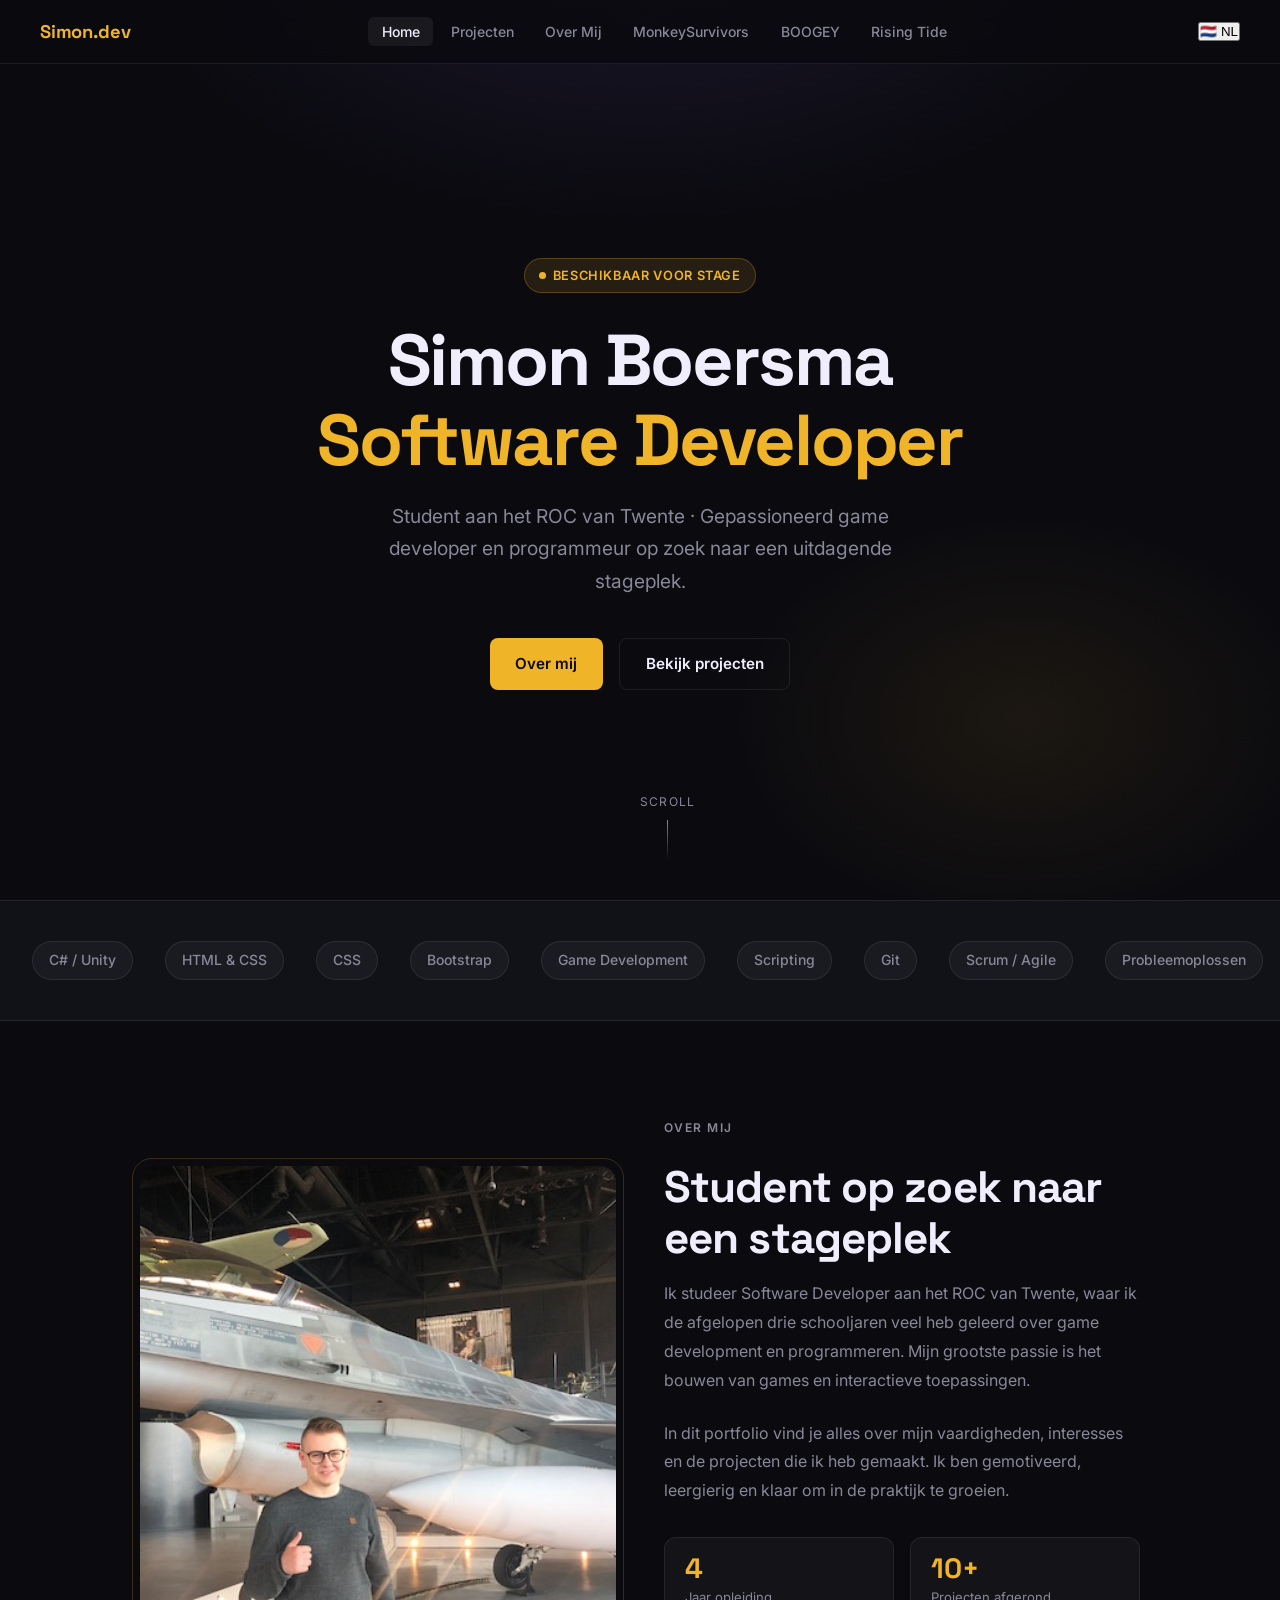
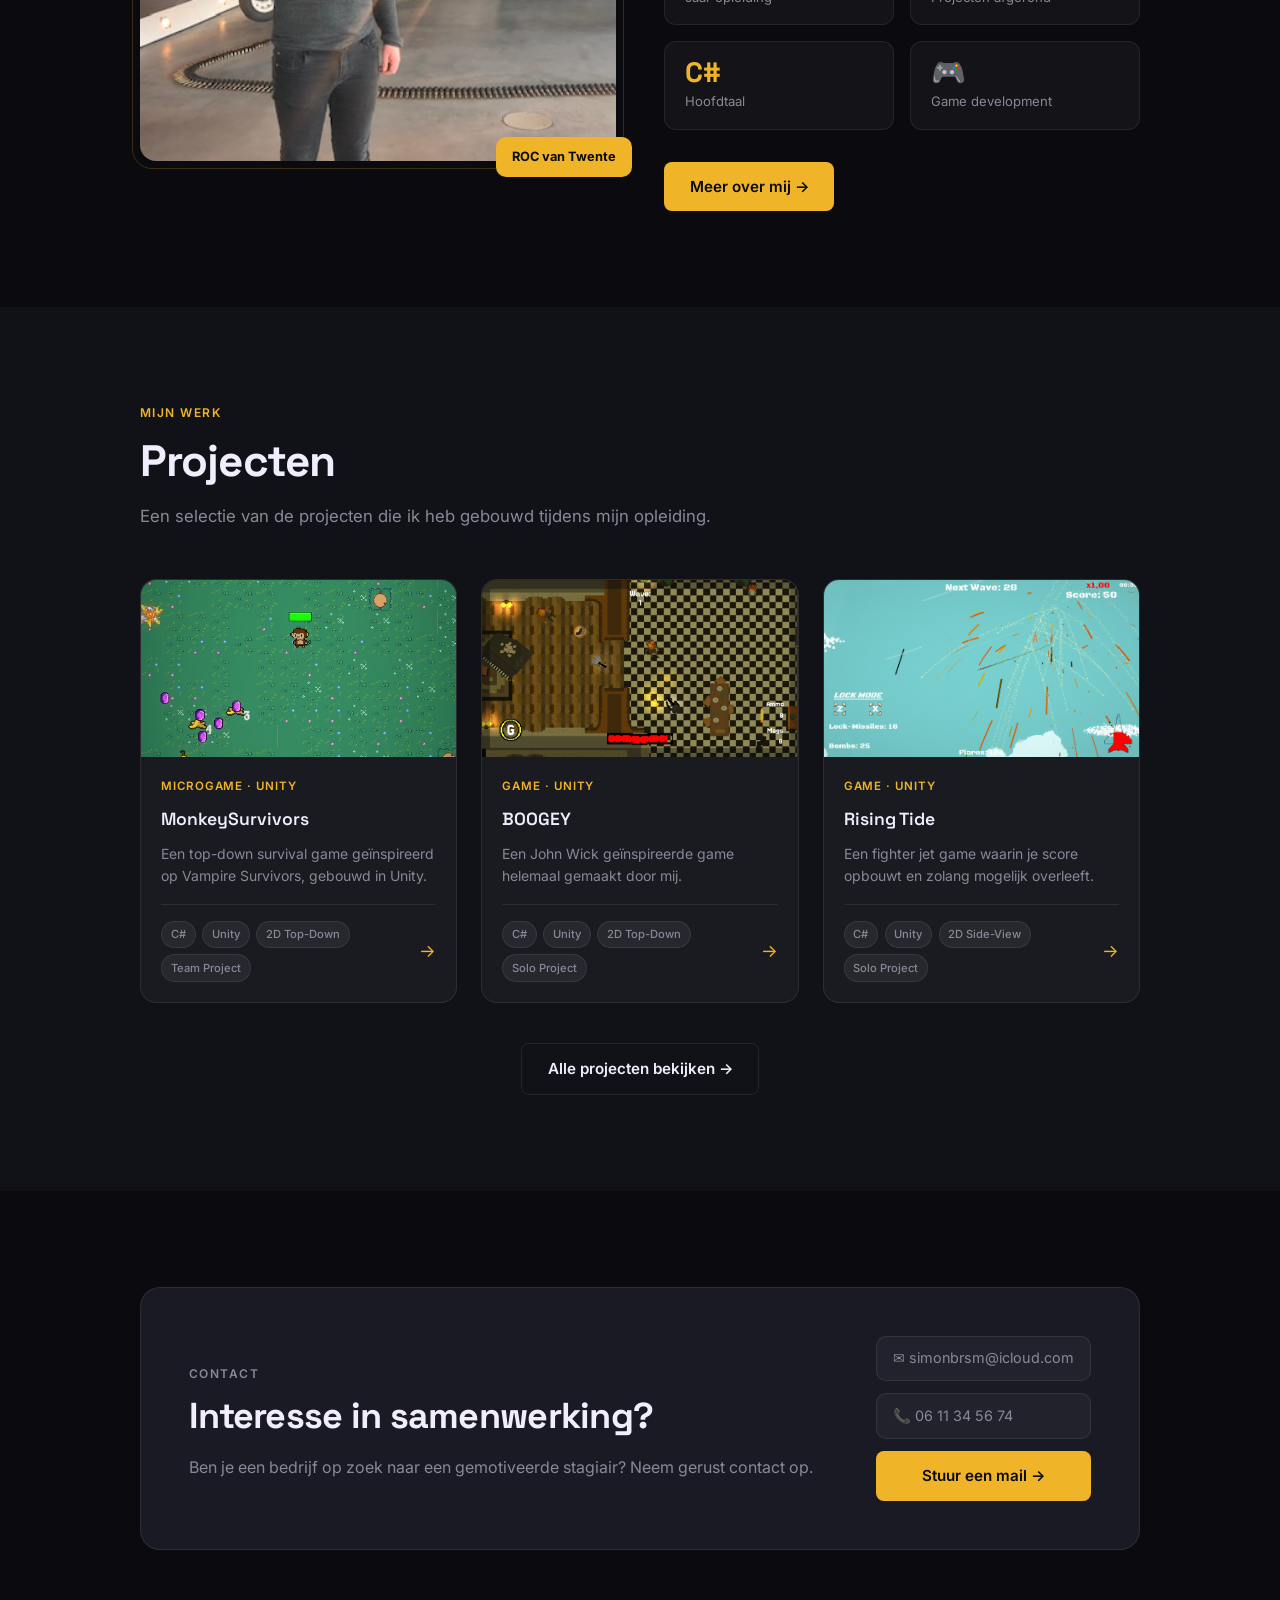
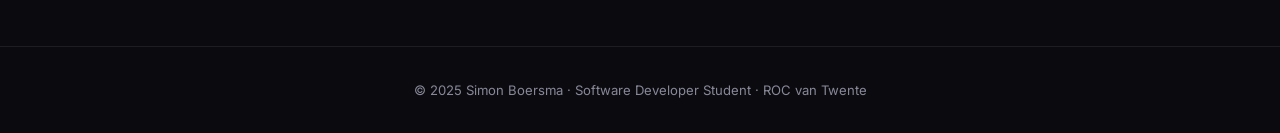
==== commit a30ddfde: "Meer scripts toegevoegd en wat tekst geupdate" ====
--- a/index.html
+++ b/index.html
@@ -311,8 +311,8 @@
         </h2>
         <p class="reveal reveal-delay-2"
            data-nl="Ik studeer Software Developer aan het ROC van Twente, waar ik de afgelopen drie schooljaren veel heb geleerd over game development en programmeren. Mijn grootste passie is het bouwen van games en interactieve toepassingen."
-           data-en="I study Software Development at ROC van Twente, where I have learned a lot about game development and programming over the past three school years. My biggest passion is building games and interactive applications.">
-          Ik studeer Software Developer aan het ROC van Twente, waar ik de afgelopen drie schooljaren veel heb geleerd over game development en programmeren. Mijn grootste passie is het bouwen van games en interactieve toepassingen.
+           data-en="I study Software Development at ROC van Twente, where I have learned a lot about game development and programming over the past four school years. My biggest passion is building games and interactive applications.">
+          Ik studeer Software Developer aan het ROC van Twente, waar ik de afgelopen vier schooljaren veel heb geleerd over game development en programmeren. Mijn grootste passie is het bouwen van games en interactieve toepassingen.
         </p>
         <p class="reveal reveal-delay-3"
            data-nl="In dit portfolio vind je alles over mijn vaardigheden, interesses en de projecten die ik heb gemaakt. Ik ben gemotiveerd, leergierig en klaar om in de praktijk te groeien."
@@ -321,7 +321,7 @@
         </p>
         <div class="about-stats reveal reveal-delay-3">
           <div class="stat-card">
-            <div class="stat-number">3</div>
+            <div class="stat-number">4</div>
             <div class="stat-label"
                  data-nl="Jaar opleiding"
                  data-en="Years of education">
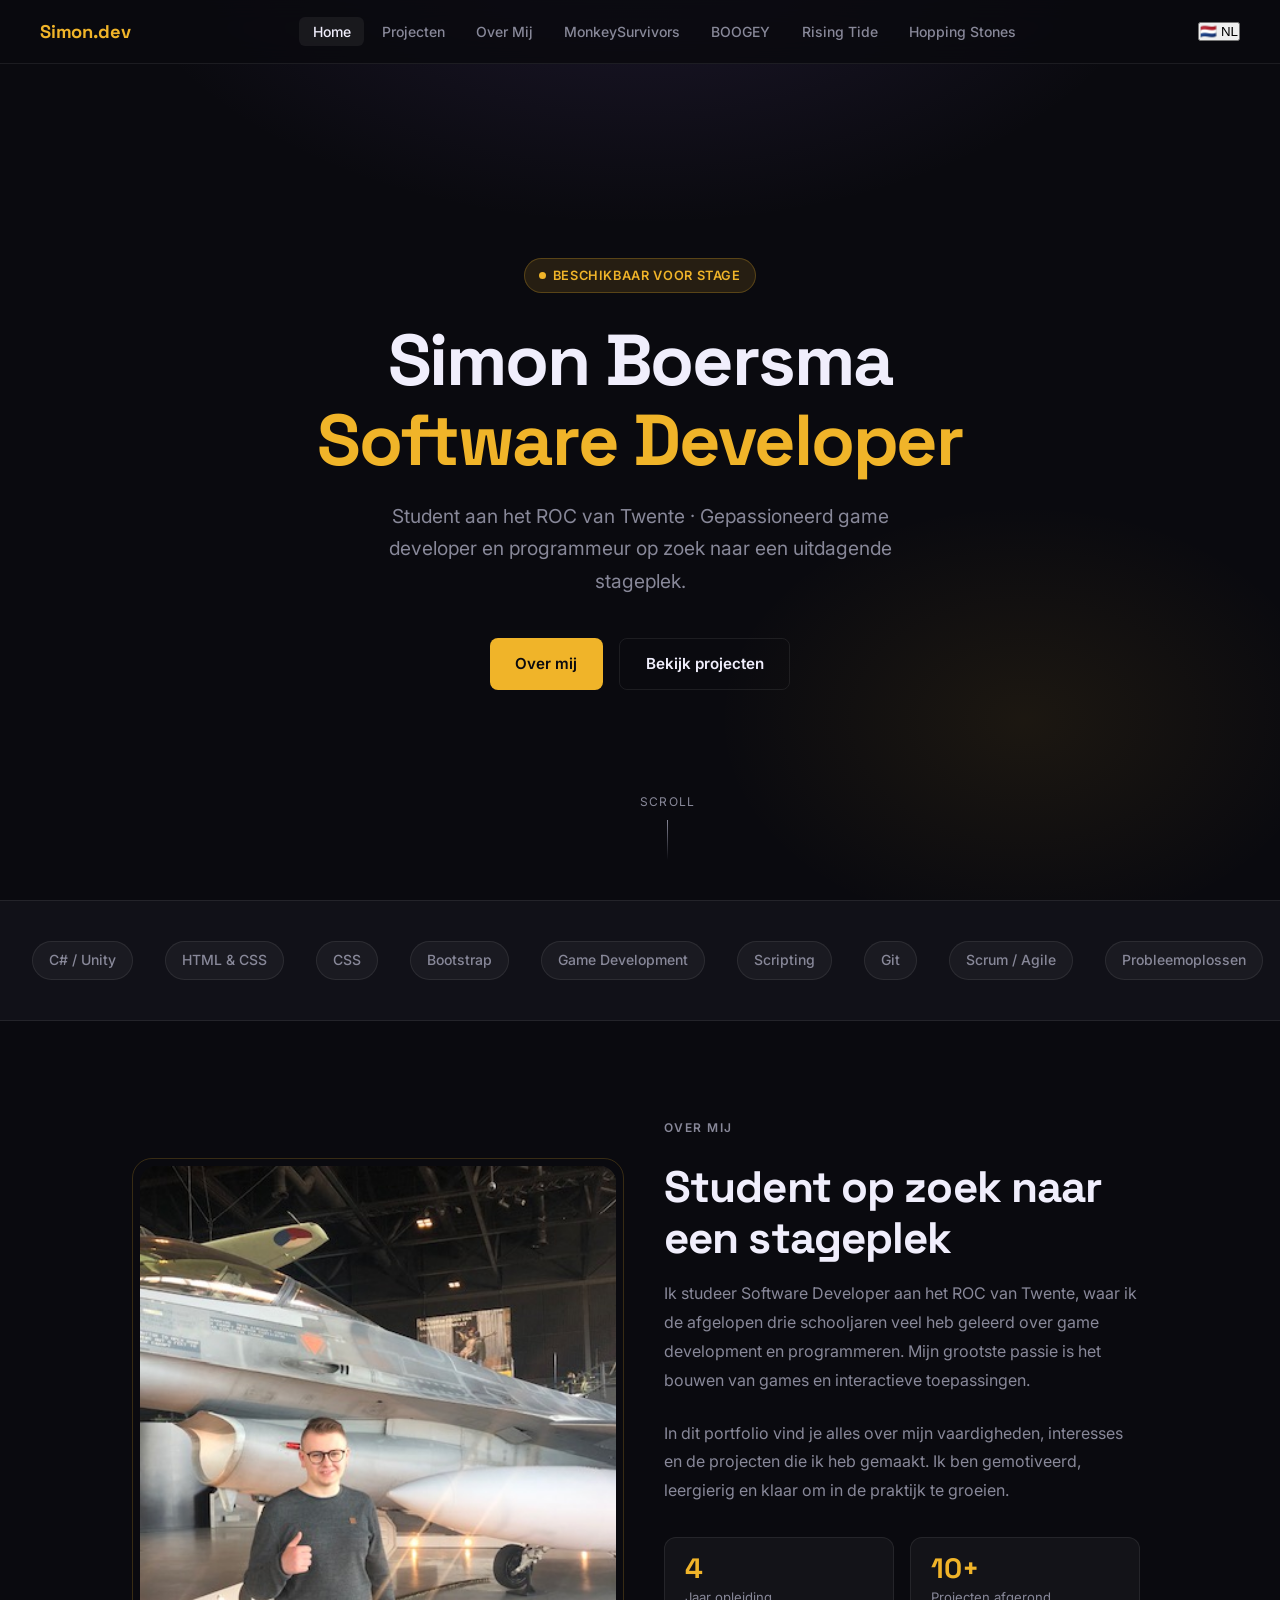
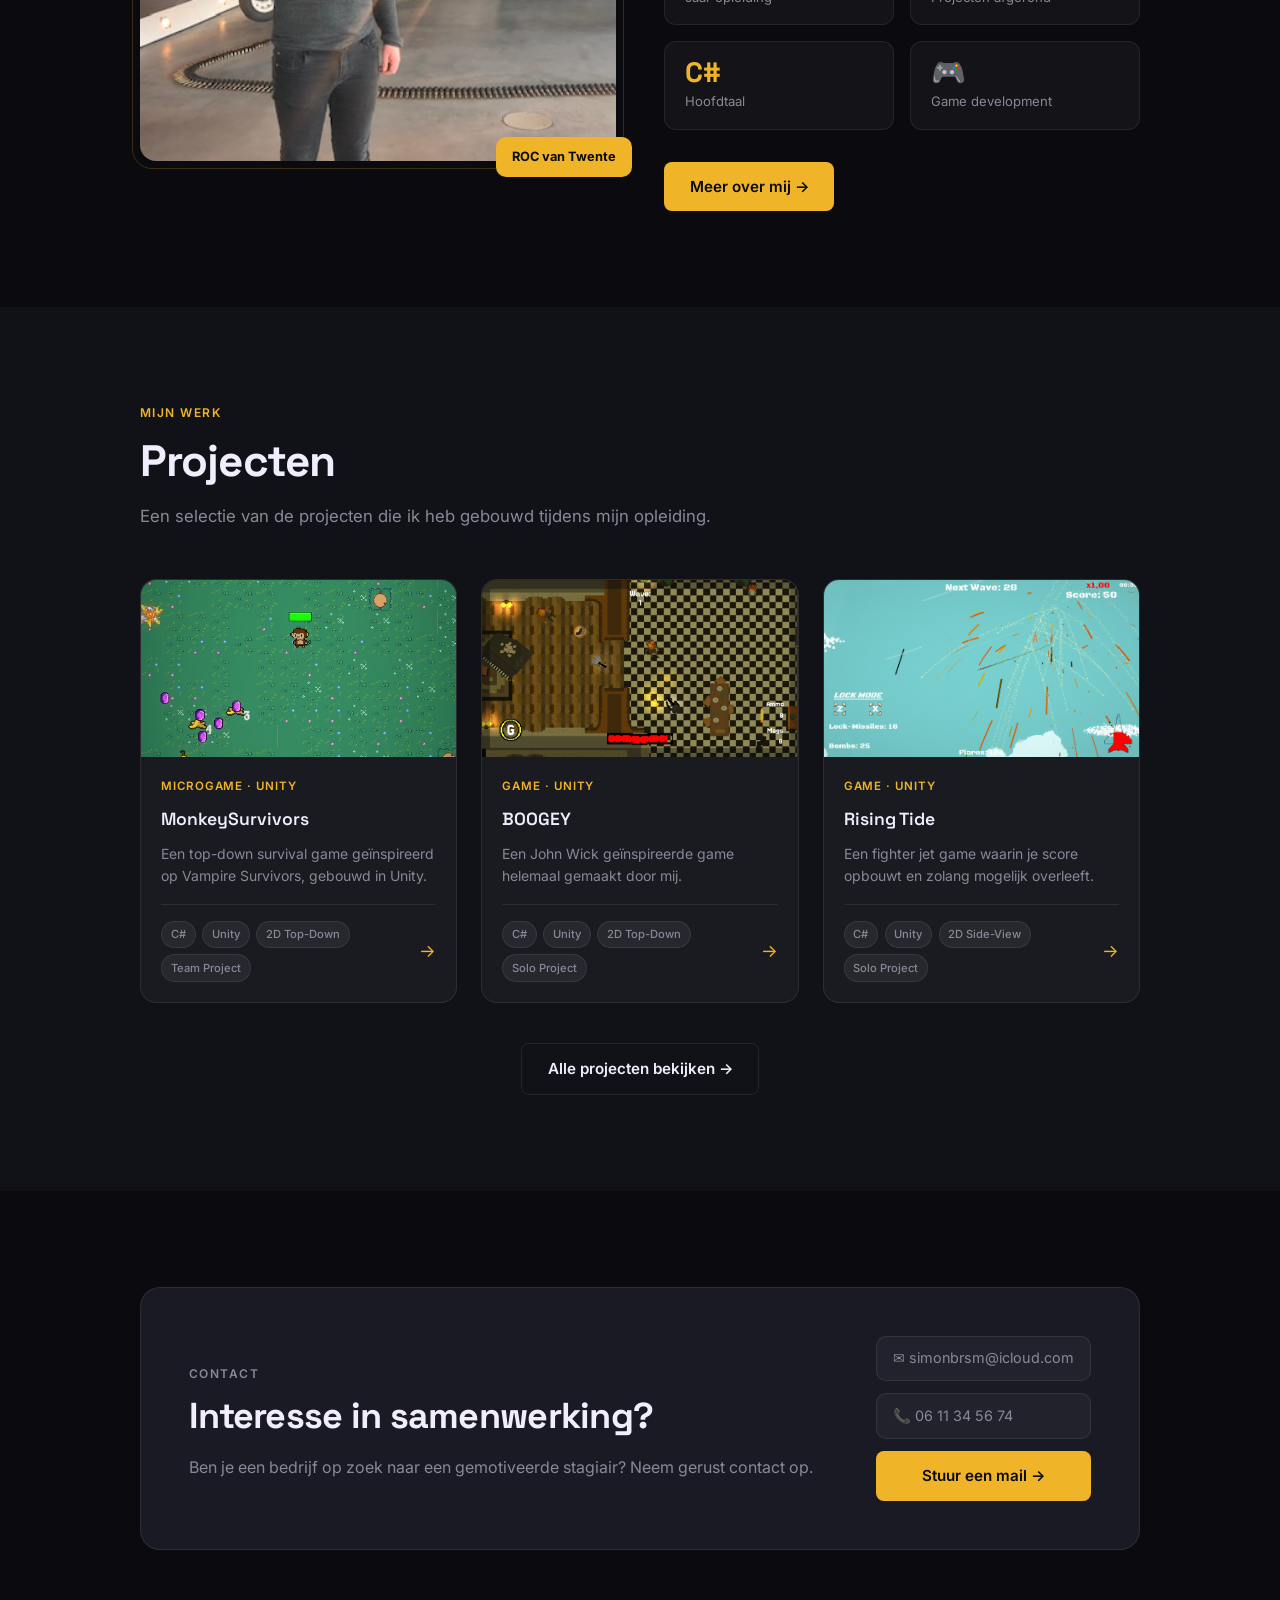
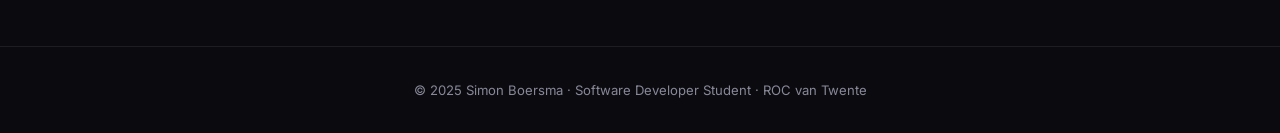
==== commit a96d20ba: "Roblox page toegevoegd aan portfolio" ====
--- a/index.html
+++ b/index.html
@@ -212,6 +212,7 @@
     <li><a href="MonkeySurvivors.html" data-nl="MonkeySurvivors" data-en="MonkeySurvivors">MonkeySurvivors</a></li>
     <li><a href="Boogey.html" data-nl="BOOGEY" data-en="BOOGEY">BOOGEY</a></li>
     <li><a href="Rising-Tide.html" data-nl="Rising Tide" data-en="Rising Tide">Rising Tide</a></li>
+    <li><a href="RobloxGame.html" data-nl="Hopping Stones" data-en="Hopping Stones">Hopping Stones</a></li>
   </ul>
 
   <button id="language-toggle" class="language-toggle" type="button">
@@ -234,7 +235,7 @@
   <p class="hero-sub"
      data-nl="Student aan het ROC van Twente · Gepassioneerd game developer en programmeur op zoek naar een uitdagende stageplek."
      data-en="Software Development student at ROC van Twente · Passionate game developer and programmer looking for a challenging internship.">
-    Student aan het ROC van Twente · Gepassioneerd game developer en programmeur op zoek naar een uitdagende stageplek.
+    Student aan het ROC van Twente · Gepassioneerd game developer en programmeur op zoek naar een stageplek.
   </p>
   <div class="hero-cta">
     <a class="btn btn-primary"
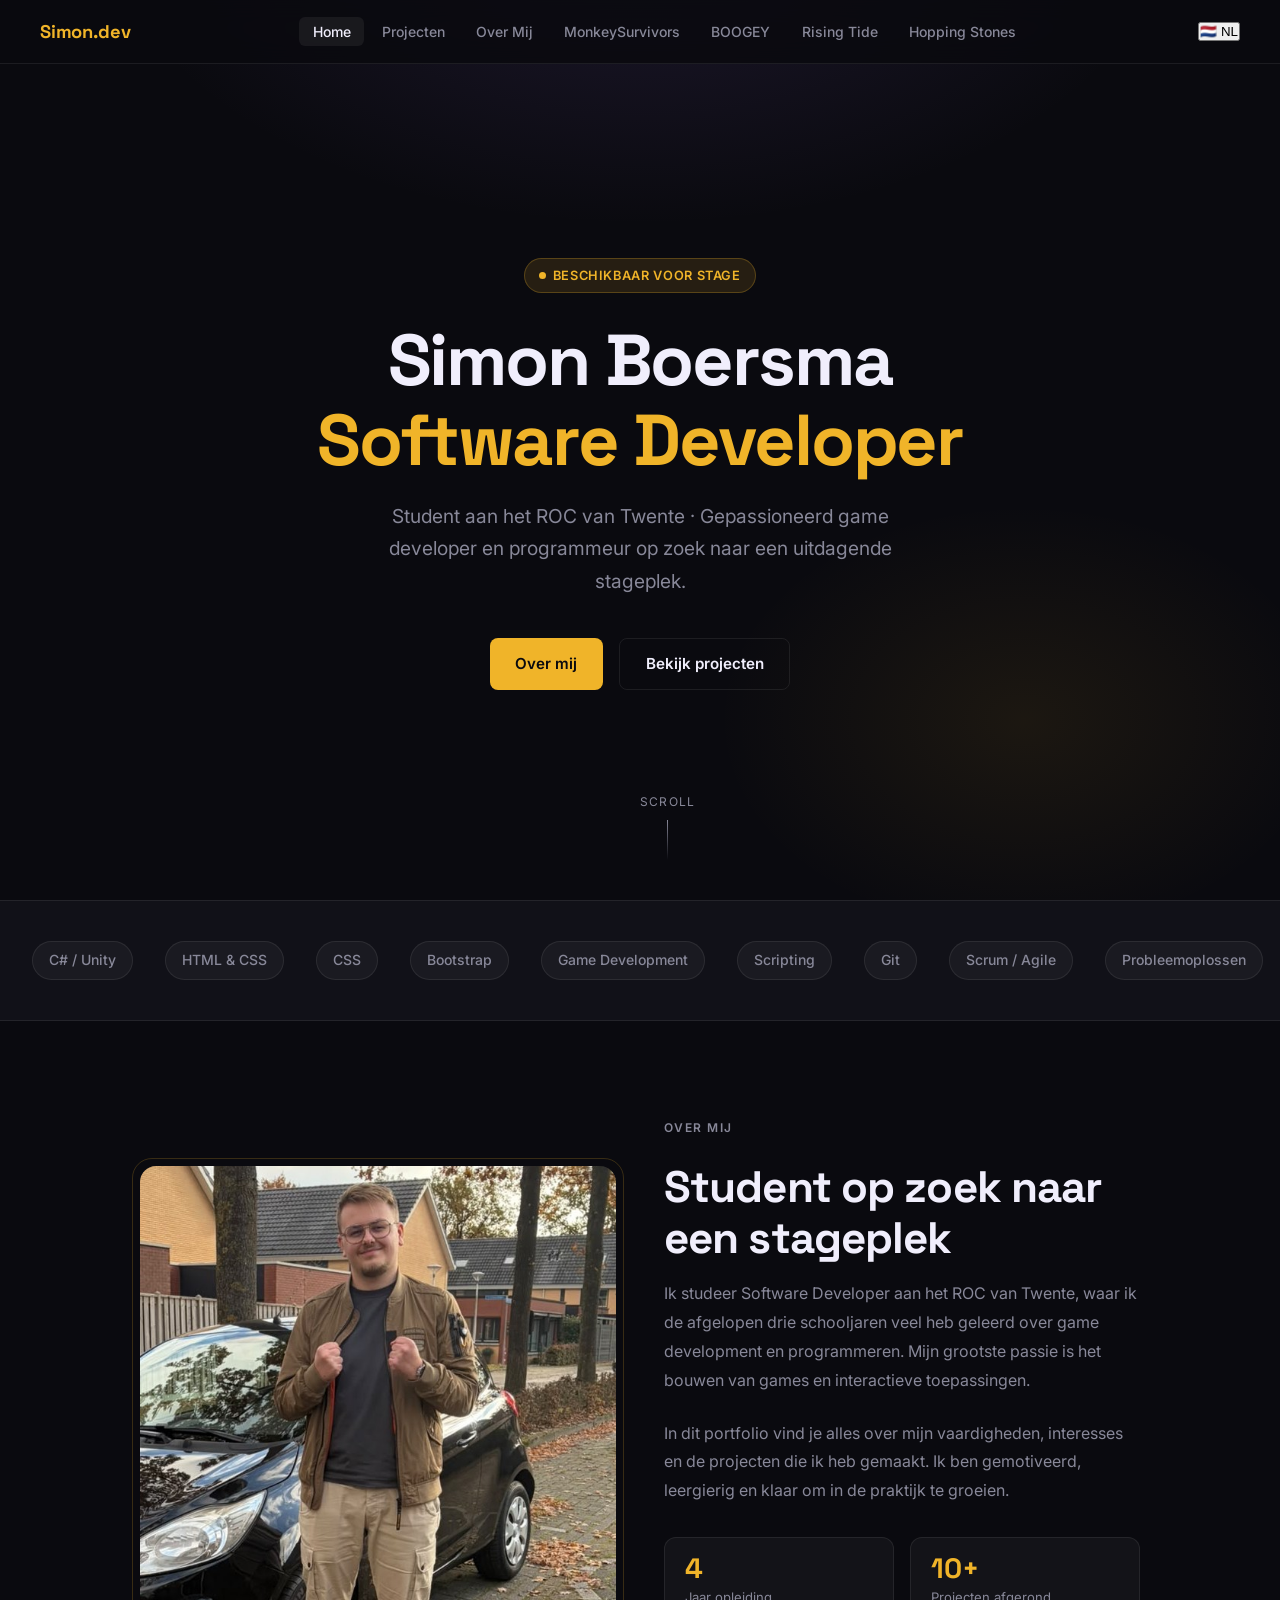
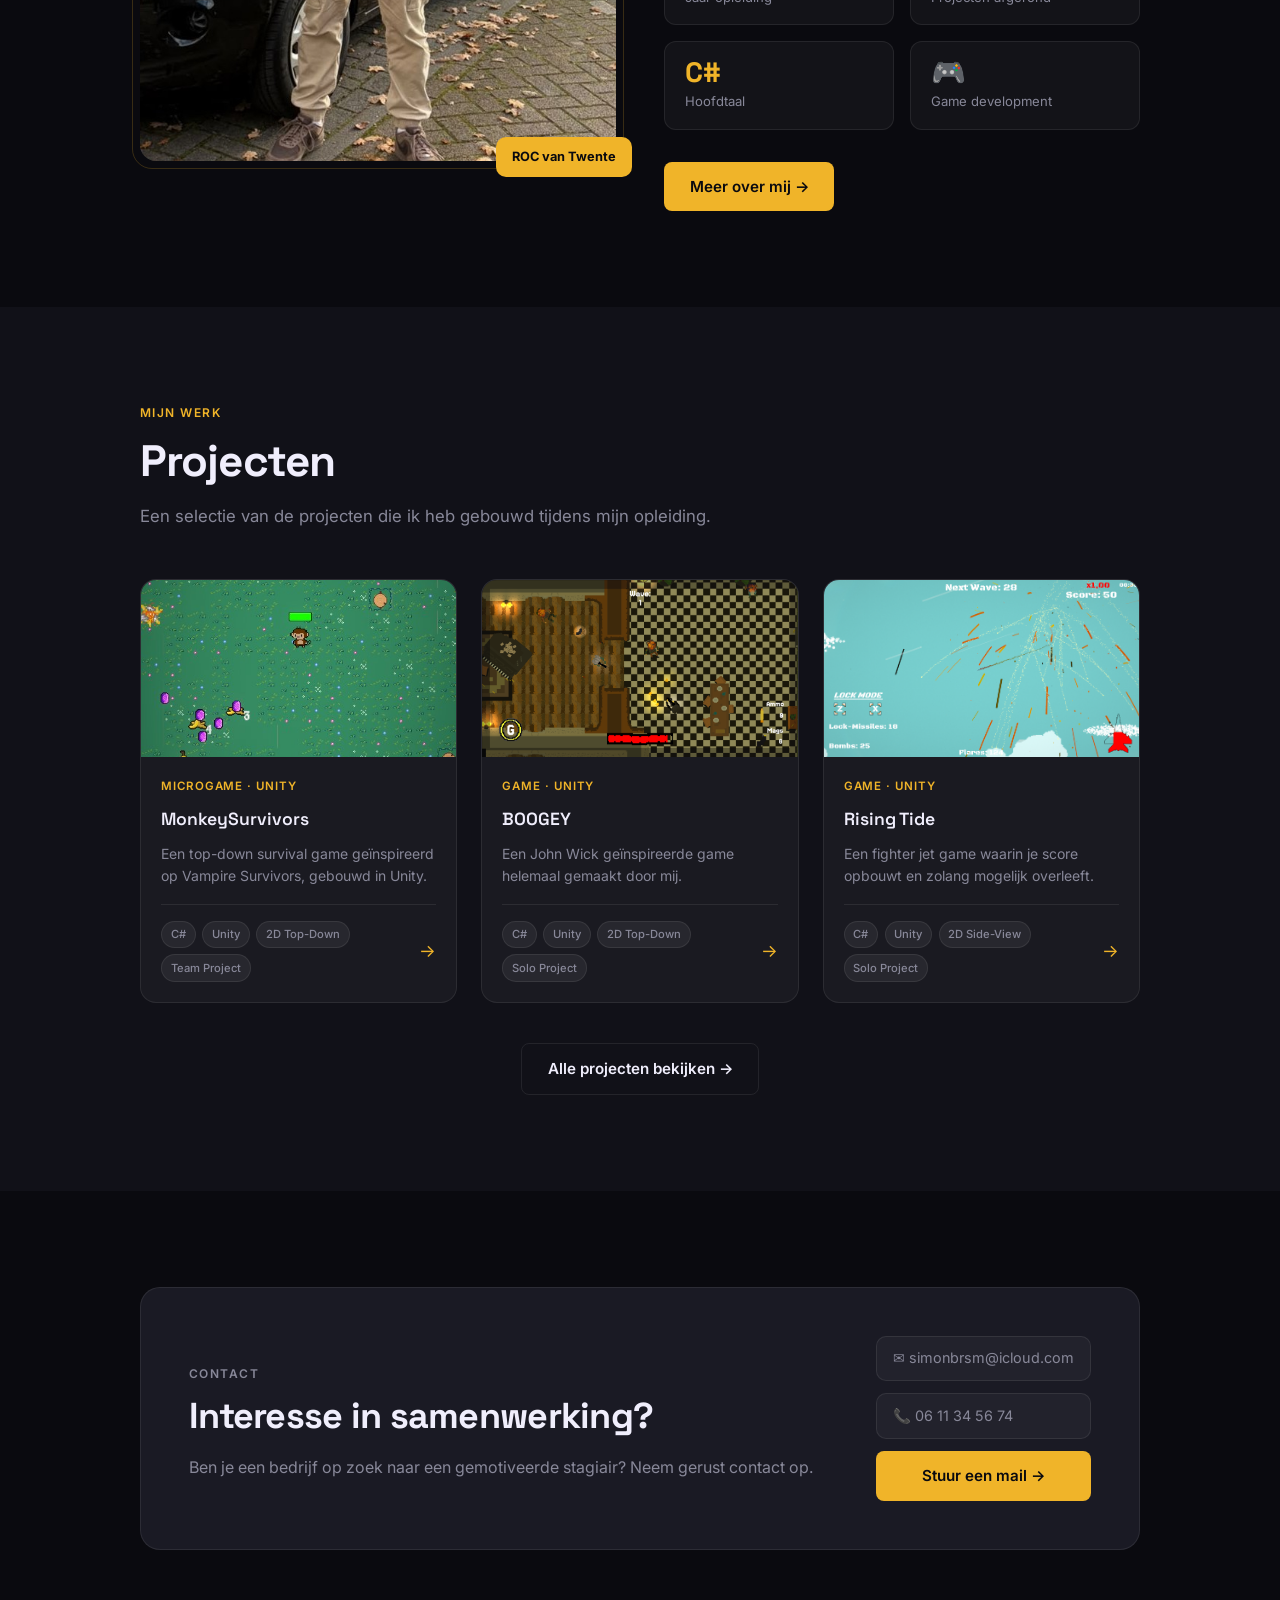
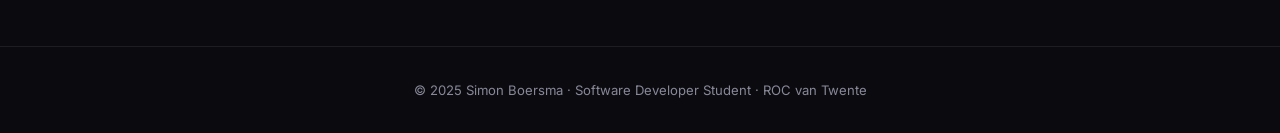
==== commit c609a898: "Foto update homepage" ====
--- a/index.html
+++ b/index.html
@@ -212,7 +212,7 @@
     <li><a href="MonkeySurvivors.html" data-nl="MonkeySurvivors" data-en="MonkeySurvivors">MonkeySurvivors</a></li>
     <li><a href="Boogey.html" data-nl="BOOGEY" data-en="BOOGEY">BOOGEY</a></li>
     <li><a href="Rising-Tide.html" data-nl="Rising Tide" data-en="Rising Tide">Rising Tide</a></li>
-    <li><a href="RobloxGame.html" data-nl="Hopping Stones" data-en="Hopping Stones">Hopping Stones</a></li>
+    <li><a href="Robloxgame.html" data-nl="Hopping Stones" data-en="Hopping Stones">Hopping Stones</a></li>
   </ul>
 
   <button id="language-toggle" class="language-toggle" type="button">
@@ -293,7 +293,7 @@
   <div class="container">
     <div class="about-grid">
       <div class="about-photo-wrap reveal">
-        <img src="Images/FotoOverMij.jpg" alt="Simon Boersma" class="about-photo"
+        <img src="Images/NBFoto2.jpg" alt="Simon Boersma" class="about-photo"
              onerror="this.style.display='none';this.nextElementSibling.style.display='flex'">
         <div class="about-photo-placeholder">👨‍💻</div>
         <div class="about-photo-frame"></div>
@@ -521,3 +521,4 @@
 
 </body>
 </html>
+
